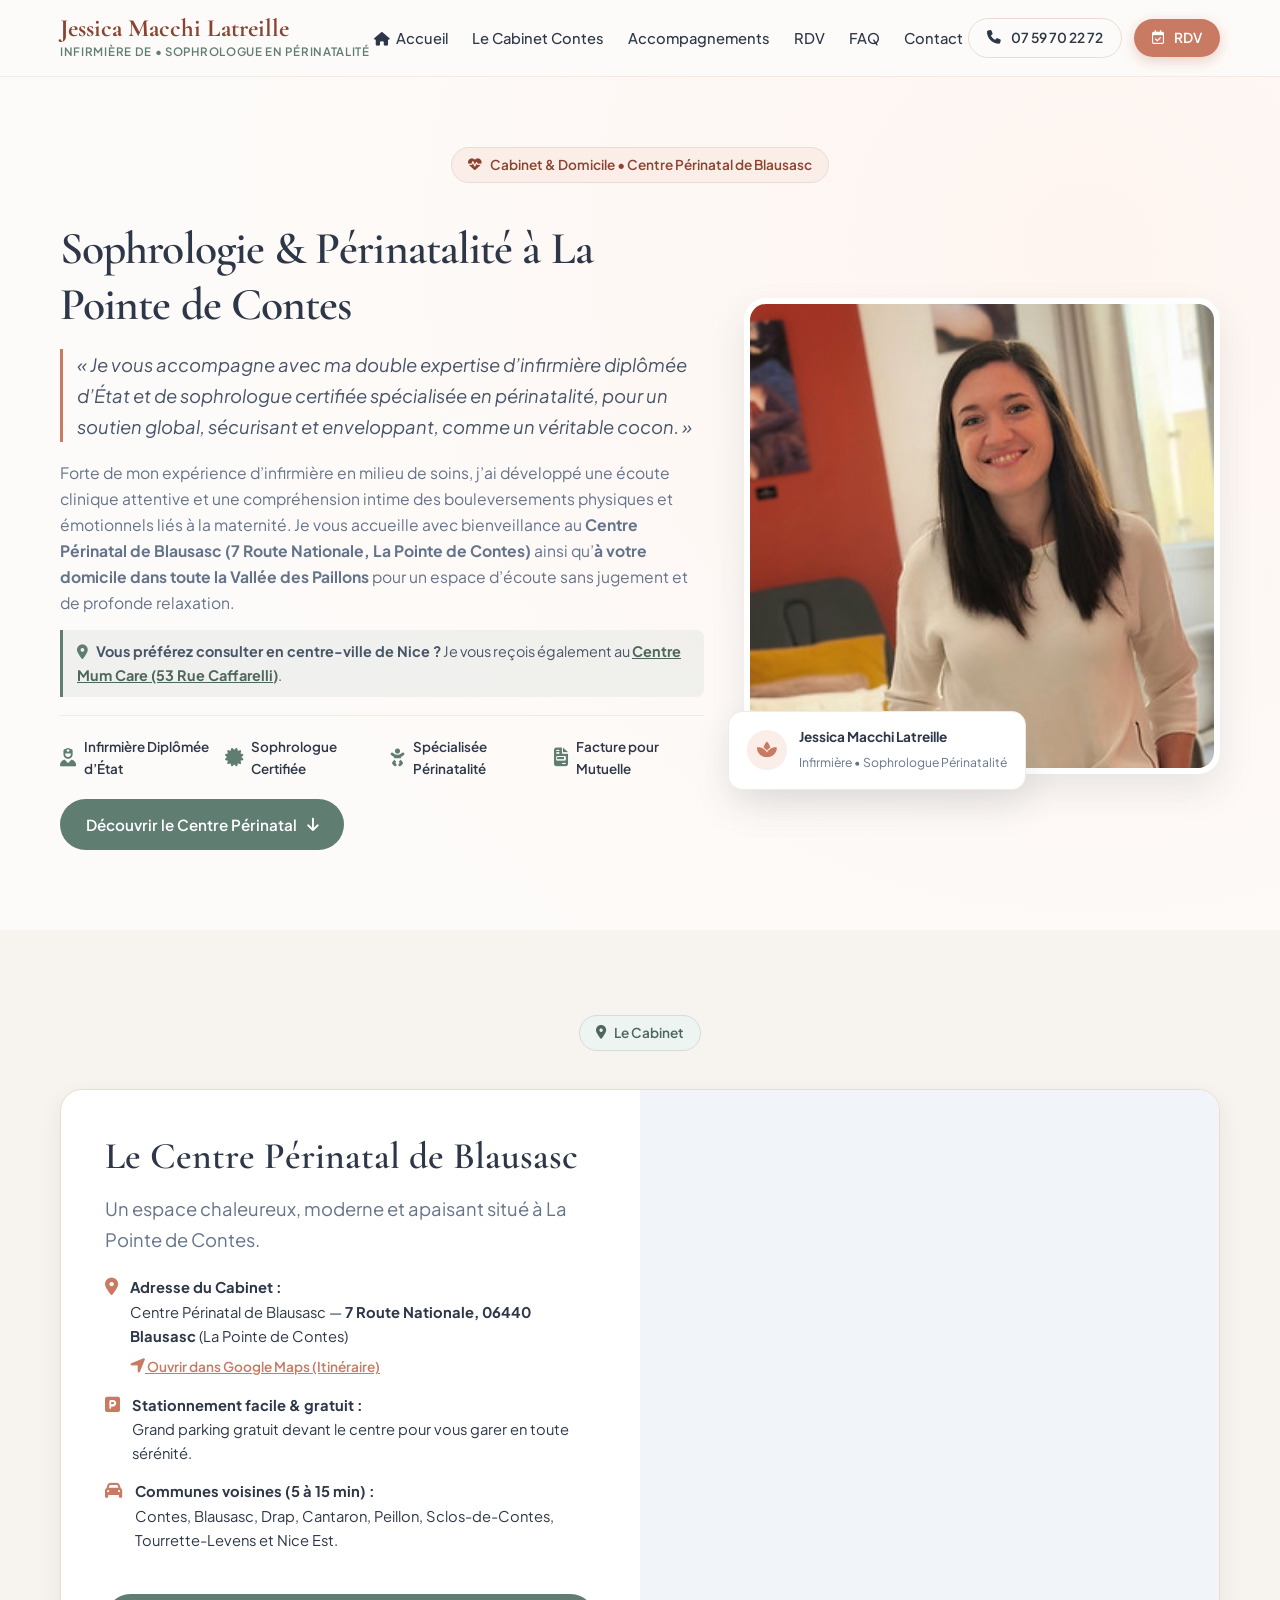
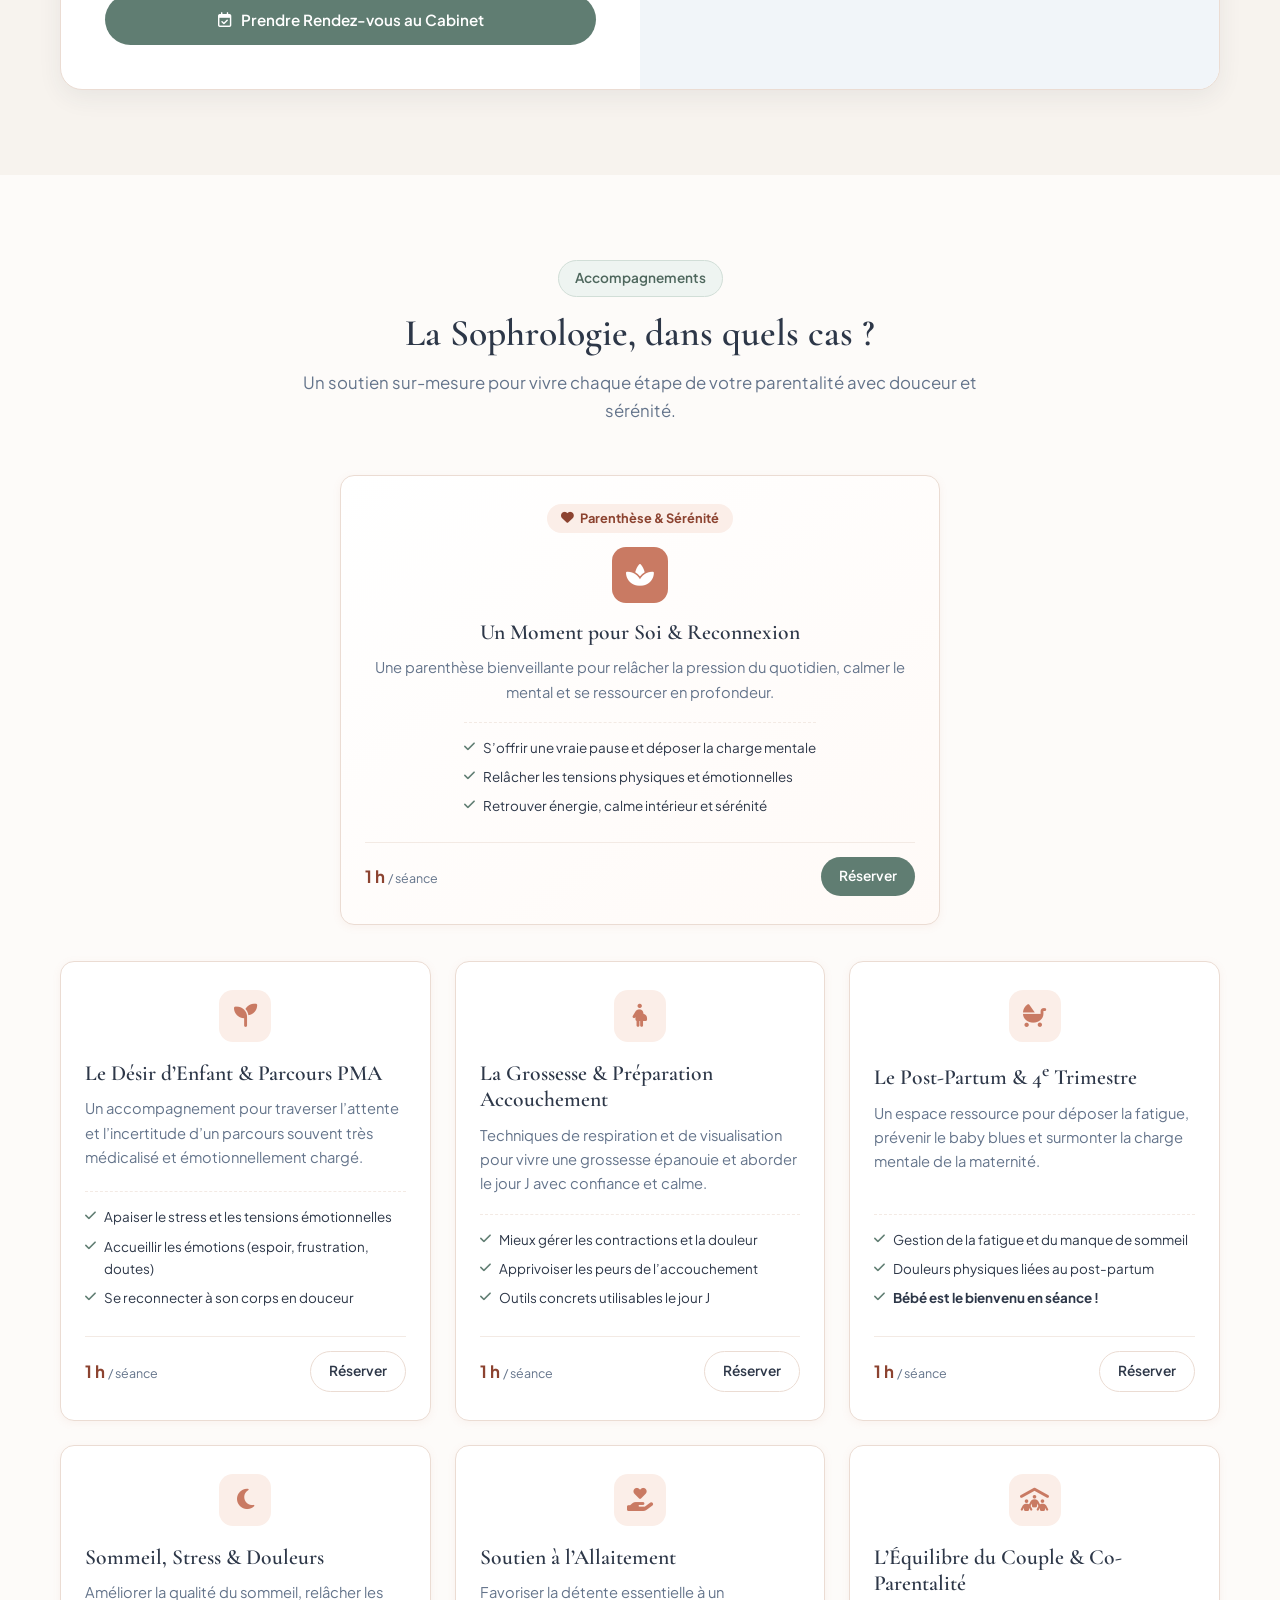
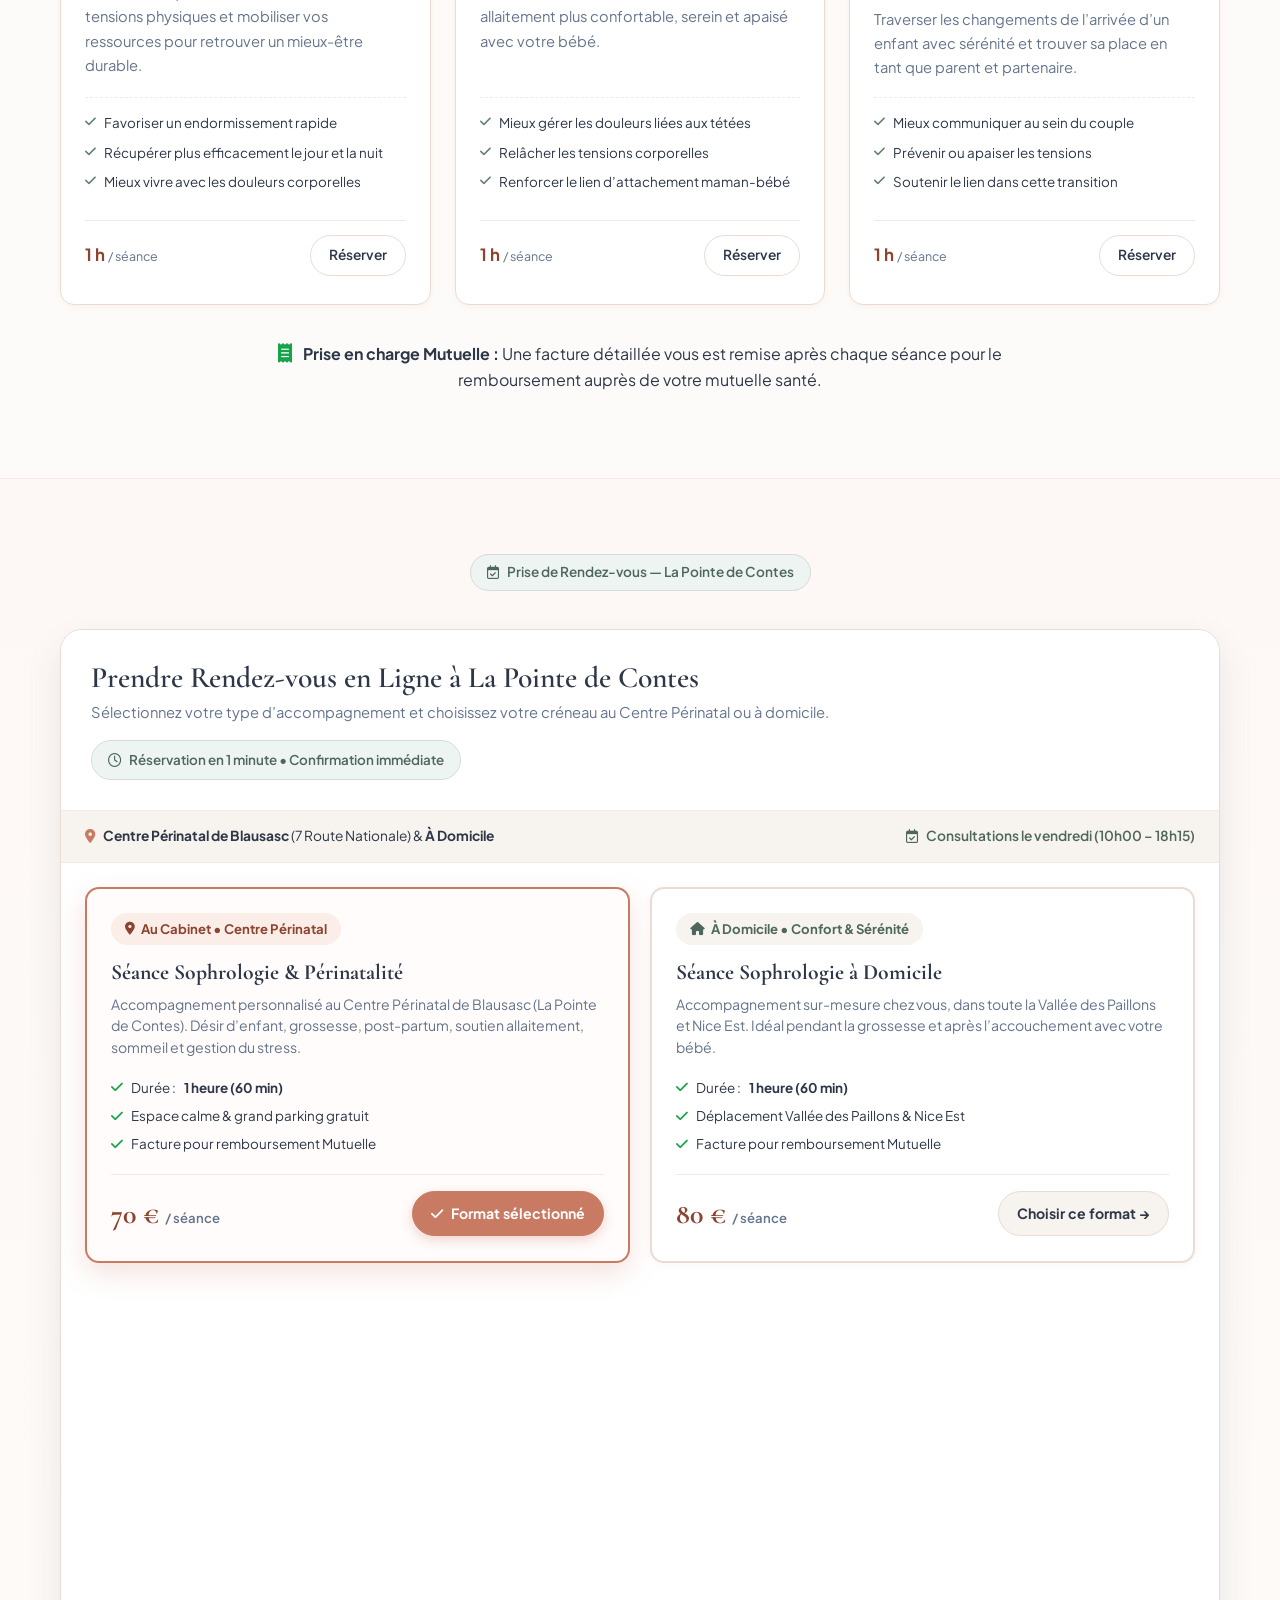
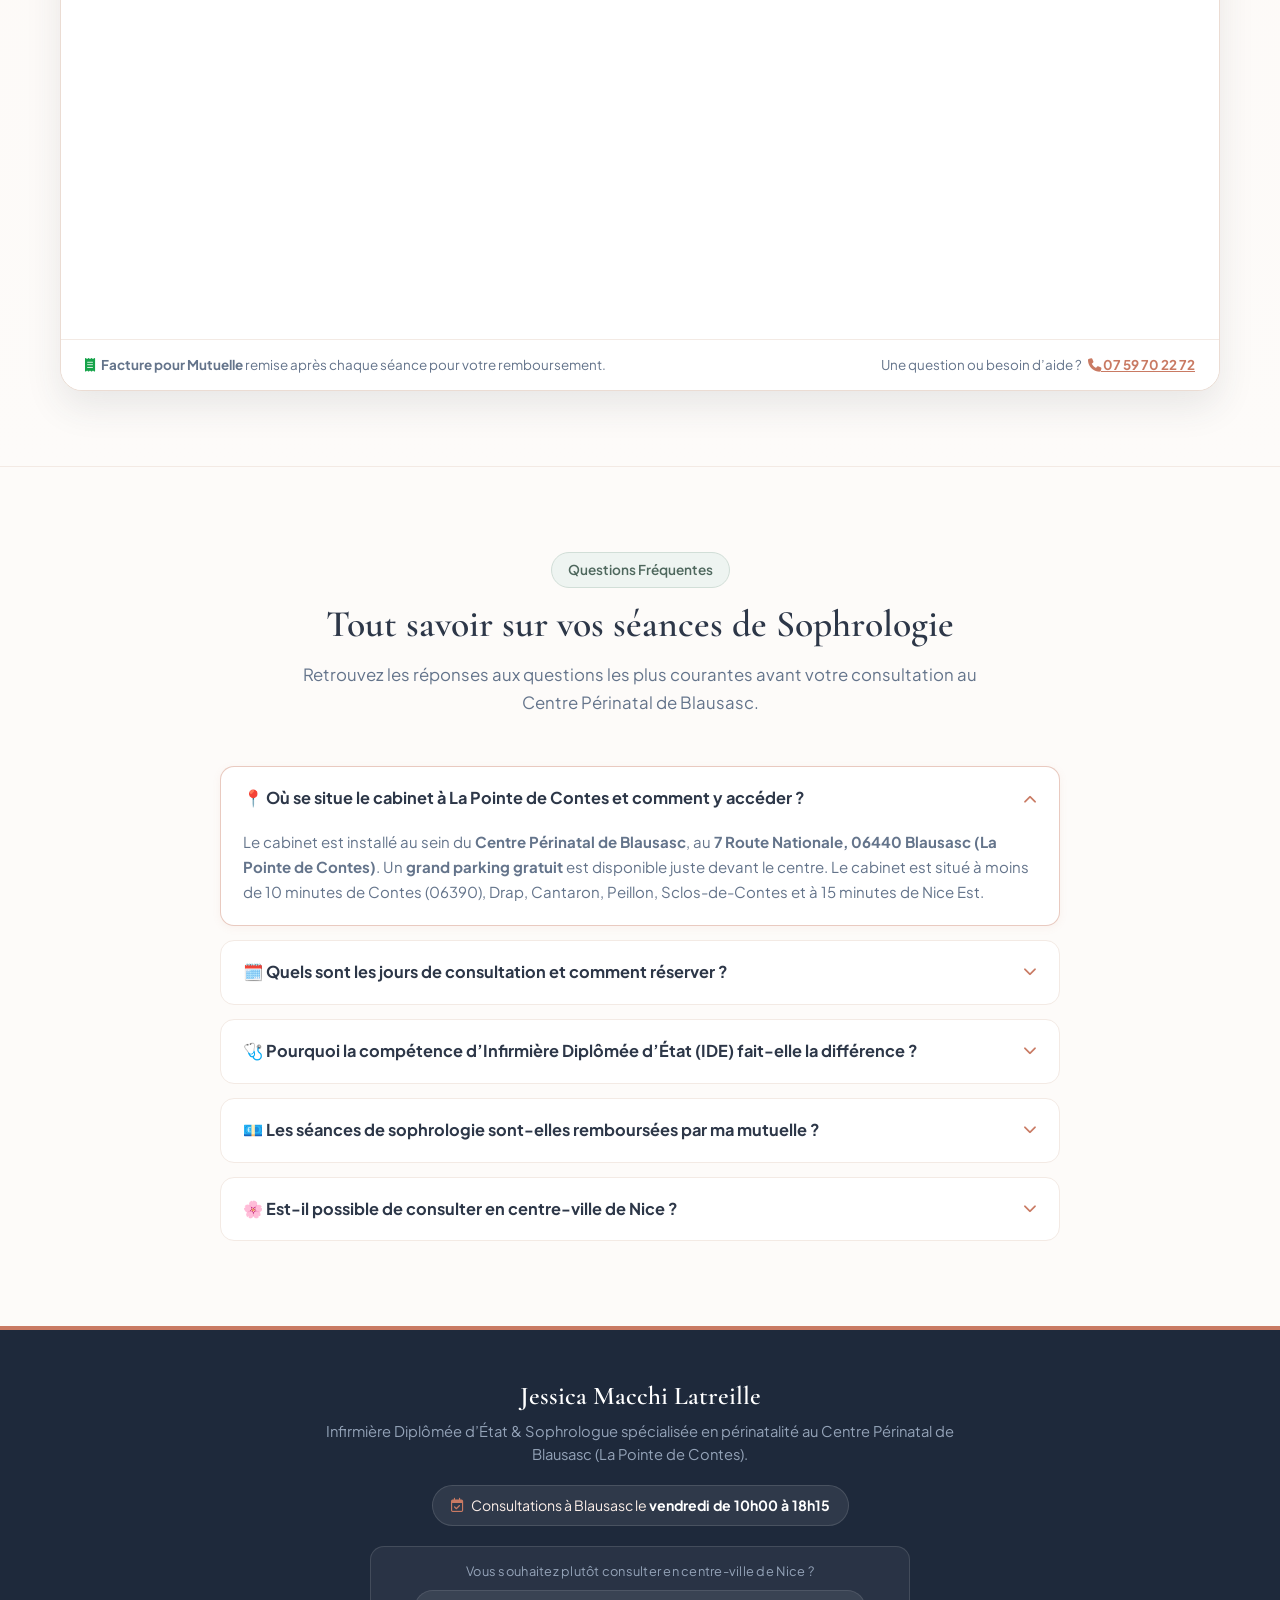
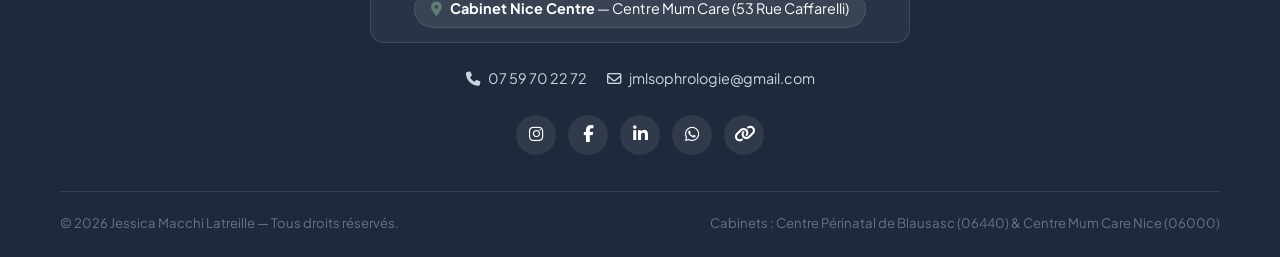
==== blausasc.html @ 02a735fc "Mise en place de l'architecture multi-cabinets (Hub d'accueil + pages Nice et La Pointe de Contes) e" ====
<!DOCTYPE html>
<html lang="fr">
<head>
  <meta charset="UTF-8">
  <meta name="viewport" content="width=device-width, initial-scale=1.0, maximum-scale=5.0">
  <title>Jessica Macchi Latreille | Sophrologue &amp; Infirmière DE — La Pointe de Contes / Blausasc (06440)</title>
  
  <!-- Favicon & Apple Touch Icon (Fleur de Lotus 🪷) -->
  <link rel="icon" type="image/svg+xml" href="https://www.jmlsophrologie.fr/favicon.svg">
  <link rel="alternate icon" href="favicon.svg">
  <link rel="apple-touch-icon" href="https://www.jmlsophrologie.fr/favicon.svg">

  <!-- SEO Meta Tags -->
  <meta name="description" content="Jessica Macchi Latreille, Infirmière Diplômée d’État &amp; Sophrologue au Centre Périnatal de Blausasc (La Pointe de Contes, Contes 06390, 06440). Accompagnement grossesse, post-partum, sommeil et stress. RDV le vendredi : 07 59 70 22 72.">
  <meta name="keywords" content="Sophrologue La Pointe de Contes, Sophrologue Contes 06390, Sophrologue Blausasc 06440, Sophrologie Vallée des Paillons, Infirmière Sophrologue Contes, Centre Périnatal Blausasc, Préparation accouchement Contes, Jessica Macchi Latreille, Sophrologie Drap Peillon Cantaron Sclos de Contes">
  <meta name="author" content="Jessica Macchi Latreille">
  <meta name="robots" content="index, follow, max-snippet:-1, max-image-preview:large, max-video-preview:-1">
  
  <!-- Geo-Targeting (SEO Local Alpes-Maritimes / Vallée des Paillons) -->
  <meta name="geo.region" content="FR-06">
  <meta name="geo.placename" content="Blausasc">
  <meta name="geo.position" content="43.8055;7.3621">
  <meta name="ICBM" content="43.8055, 7.3621">

  <!-- Canonical & Open Graph URL -->
  <link rel="canonical" href="https://www.jmlsophrologie.fr/blausasc.html">
  <meta property="og:url" content="https://www.jmlsophrologie.fr/blausasc.html">

  <!-- Open Graph / Facebook / WhatsApp Preview -->
  <meta property="og:locale" content="fr_FR">
  <meta property="og:type" content="website">
  <meta property="og:title" content="Jessica Macchi Latreille | Sophrologue &amp; Infirmière DE — La Pointe de Contes &amp; Blausasc">
  <meta property="og:description" content="Cabinet de Sophrologie &amp; Périnatalité au Centre Périnatal de Blausasc (La Pointe de Contes) et à domicile dans la Vallée des Paillons. Prise de rendez-vous en ligne.">
  <meta property="og:site_name" content="Jessica Macchi Latreille — Sophrologie &amp; Périnatalité">
  <meta property="og:image" content="https://www.jmlsophrologie.fr/images/jessica_macchi_latreille.jpg">

  <!-- Twitter Card -->
  <meta name="twitter:card" content="summary_large_image">
  <meta name="twitter:title" content="Jessica Macchi Latreille | Sophrologue &amp; Infirmière DE — La Pointe de Contes &amp; Blausasc">
  <meta name="twitter:description" content="Cabinet de Sophrologie au Centre Périnatal de Blausasc (7 Route Nationale, La Pointe de Contes).">
  <meta name="twitter:image" content="https://www.jmlsophrologie.fr/images/jessica_macchi_latreille.jpg">

  <!-- Structured Data : Schema.org JSON-LD (Local Business & FAQ Rich Snippets) -->
  <script type="application/ld+json">
  {
    "@context": "https://schema.org",
    "@graph": [
      {
        "@type": "HealthAndBeautyBusiness",
        "@id": "https://www.jmlsophrologie.fr/blausasc.html#business",
        "name": "Jessica Macchi Latreille — Sophrologue & Infirmière DE (Centre Périnatal de Blausasc)",
        "description": "Cabinet de Sophrologie et Périnatalité au Centre Périnatal de Blausasc (La Pointe de Contes) et à domicile dans la Vallée des Paillons et Nice Est.",
        "image": "https://www.jmlsophrologie.fr/images/jessica_macchi_latreille.jpg",
        "telephone": "+33759702272",
        "email": "jmlsophrologie@gmail.com",
        "priceRange": "70€ - 80€",
        "address": {
          "@type": "PostalAddress",
          "streetAddress": "Centre Périnatal de Blausasc, 7 Route Nationale",
          "addressLocality": "Blausasc",
          "postalCode": "06440",
          "addressRegion": "Provence-Alpes-Côte d'Azur",
          "addressCountry": "FR"
        },
        "geo": {
          "@type": "GeoCoordinates",
          "latitude": 43.8055,
          "longitude": 7.3621
        },
        "openingHoursSpecification": [
          {
            "@type": "OpeningHoursSpecification",
            "dayOfWeek": ["Friday"],
            "opens": "10:00",
            "closes": "18:15"
          }
        ],
        "areaServed": [
          {"@type": "AdministrativeArea", "name": "La Pointe de Contes"},
          {"@type": "AdministrativeArea", "name": "Contes (06390)"},
          {"@type": "AdministrativeArea", "name": "Blausasc (06440)"},
          {"@type": "AdministrativeArea", "name": "Vallée des Paillons"},
          {"@type": "AdministrativeArea", "name": "Drap"},
          {"@type": "AdministrativeArea", "name": "Cantaron"},
          {"@type": "AdministrativeArea", "name": "Peillon"},
          {"@type": "AdministrativeArea", "name": "Sclos-de-Contes"},
          {"@type": "AdministrativeArea", "name": "Tourrette-Levens"},
          {"@type": "AdministrativeArea", "name": "Nice Est"}
        ],
        "sameAs": [
          "https://www.instagram.com/jml.sophro",
          "https://www.facebook.com/jml.sophro",
          "https://fr.linkedin.com/in/jessica-latreille-36a35339a",
          "https://linktr.ee/jmlsophrologie",
          "https://cal.com/jml-sophrologie"
        ]
      },
      {
        "@type": "FAQPage",
        "mainEntity": [
          {
            "@type": "Question",
            "name": "Où se situe le cabinet de sophrologie à La Pointe de Contes et comment y accéder ?",
            "acceptedAnswer": {
              "@type": "Answer",
              "text": "Le cabinet est situé au Centre Périnatal de Blausasc, au 7 Route Nationale, 06440 Blausasc (La Pointe de Contes). Il dispose d’un grand parking gratuit directement devant le centre et est facilement accessible en 5 à 15 minutes depuis Contes, Drap, Cantaron, Peillon, Sclos-de-Contes, Tourrette-Levens et Nice Est."
            }
          },
          {
            "@type": "Question",
            "name": "Quels sont les jours et horaires des consultations à Blausasc ?",
            "acceptedAnswer": {
              "@type": "Answer",
              "text": "Les consultations au cabinet du Centre Périnatal de Blausasc ainsi qu’à domicile dans la Vallée des Paillons ont lieu le vendredi de 10h00 à 18h15, sur rendez-vous en ligne directement sur cette page ou au 07 59 70 22 72."
            }
          },
          {
            "@type": "Question",
            "name": "Pourquoi la double casquette d’Infirmière Diplômée d’État (IDE) fait-elle la différence ?",
            "acceptedAnswer": {
              "@type": "Answer",
              "text": "En tant qu’Infirmière Diplômée d’État et praticienne en périnatalité, Jessica Macchi Latreille allie rigueur clinique médicale, écoute sans jugement et déontologie soignante aux bienfaits de la sophrologie certifiée, pour un accompagnement rassurant et sécurisant."
            }
          },
          {
            "@type": "Question",
            "name": "Les séances de sophrologie sont-elles remboursées par ma mutuelle ?",
            "acceptedAnswer": {
              "@type": "Answer",
              "text": "Oui, de très nombreuses mutuelles et assurances santé prennent en charge tout ou partie des séances de sophrologie. Une facture nominative et détaillée vous est remise après chaque séance."
            }
          },
          {
            "@type": "Question",
            "name": "Est-il possible de prendre rendez-vous en centre-ville de Nice ?",
            "acceptedAnswer": {
              "@type": "Answer",
              "text": "Oui, en plus du Centre Périnatal de Blausasc, Jessica Macchi Latreille vous accueille les mardis et jeudis au Centre Mum Care à Nice (53 Rue Caffarelli) et à domicile sur Nice Métropole."
            }
          }
        ]
      }
    ]
  }
  </script>

  <!-- Google Fonts -->
  <link rel="preconnect" href="https://fonts.googleapis.com">
  <link rel="preconnect" href="https://fonts.gstatic.com" crossorigin>
  <link href="https://fonts.googleapis.com/css2?family=Cormorant+Garamond:ital,wght@0,400;0,600;0,700;1,400;1,600&family=Plus+Jakarta+Sans:wght@400;500;600;700;800&display=swap" rel="stylesheet">
  
  <!-- Font Awesome Icons -->
  <link rel="stylesheet" href="https://cdnjs.cloudflare.com/ajax/libs/font-awesome/6.5.1/css/all.min.css">
  
  <!-- Custom Styles -->
  <link rel="stylesheet" href="css/style.css">
</head>
<body>

  <!-- ==========================================================================
       HEADER & NAVIGATION
       ========================================================================== -->
  <header class="site-header">
    <div class="container nav-wrap">
      <a href="index.html" class="brand-logo">
        <span class="brand-name">Jessica Macchi Latreille</span>
        <span class="brand-sub">Infirmière DE • Sophrologue en Périnatalité</span>
      </a>

      <nav class="nav-links" id="nav-links-menu">
        <a href="index.html" class="nav-link"><i class="fa-solid fa-house" style="font-size: 0.85rem; margin-right: 4px;"></i> Accueil</a>
        <a href="#centre" class="nav-link">Le Cabinet Contes</a>
        <a href="#accompagnements" class="nav-link">Accompagnements</a>
        <a href="#rdv" class="nav-link">RDV</a>
        <a href="#faq" class="nav-link">FAQ</a>
        <a href="#contact" class="nav-link">Contact</a>
      </nav>

      <div class="nav-actions">
        <a href="tel:0759702272" class="btn btn-outline btn-sm btn-phone-header" title="Appeler le 07 59 70 22 72">
          <i class="fa-solid fa-phone"></i> <span class="nav-phone-text">07&nbsp;59&nbsp;70&nbsp;22&nbsp;72</span>
        </a>
        <a href="#rdv" class="btn btn-primary btn-sm">
          <i class="fa-regular fa-calendar-check"></i> RDV
        </a>
        <button class="mobile-toggle" id="mobile-toggle" aria-label="Ouvrir le menu">
          <i class="fa-solid fa-bars" id="toggle-icon"></i>
        </button>
      </div>
    </div>
  </header>

  <!-- ==========================================================================
       SECTION 1 : HERO & PRÉSENTATION BLAUSASC / CONTES
       ========================================================================== -->
  <section class="hero-section" id="presentation">
    <div class="container">
      <div style="text-align: center; margin-bottom: 24px;">
        <div class="pill">
          <i class="fa-solid fa-heart-pulse"></i> Cabinet &amp; Domicile • Centre Périnatal de Blausasc
        </div>
      </div>

      <div class="hero-grid">
        <div class="hero-content">
          <h1>Sophrologie &amp; Périnatalité à La Pointe de Contes</h1>
          
          <p class="lead" style="font-style: italic; color: #475569; border-left: 3px solid var(--primary); padding-left: 14px; margin-bottom: 18px;">
            «&nbsp;Je vous accompagne avec ma double expertise d’infirmière diplômée d’État et de sophrologue certifiée spécialisée en périnatalité, pour un soutien global, sécurisant et enveloppant, comme un véritable cocon.&nbsp;»
          </p>

          <p style="color: var(--text-muted); font-size: 0.98rem; line-height: 1.65; margin-bottom: 14px;">
            Forte de mon expérience d’infirmière en milieu de soins, j’ai développé une écoute clinique attentive et une compréhension intime des bouleversements physiques et émotionnels liés à la maternité. Je vous accueille avec bienveillance au <strong>Centre Périnatal de Blausasc (7&nbsp;Route Nationale, La Pointe de Contes)</strong> ainsi qu’<strong>à votre domicile dans toute la Vallée des Paillons</strong> pour un espace d’écoute sans jugement et de profonde relaxation.
          </p>

          <div style="background: rgba(96, 125, 114, 0.08); border-left: 3px solid var(--secondary); padding: 10px 14px; border-radius: 0 var(--radius-sm) var(--radius-sm) 0; margin-bottom: 18px; font-size: 0.9rem; color: #475569;">
            <i class="fa-solid fa-location-dot" style="color: var(--secondary); margin-right: 6px;"></i>
            <strong>Vous préférez consulter en centre-ville de Nice&nbsp;?</strong> Je vous reçois également au <a href="nice.html" style="color: var(--secondary-hover); font-weight: 700; text-decoration: underline;">Centre Mum Care (53&nbsp;Rue Caffarelli)</a>.
          </div>

          <div class="trust-badges">
            <div class="trust-item">
              <i class="fa-solid fa-user-nurse"></i>
              <span>Infirmière Diplômée d’État</span>
            </div>
            <div class="trust-item">
              <i class="fa-solid fa-certificate"></i>
              <span>Sophrologue Certifiée</span>
            </div>
            <div class="trust-item">
              <i class="fa-solid fa-baby"></i>
              <span>Spécialisée Périnatalité</span>
            </div>
            <div class="trust-item">
              <i class="fa-solid fa-file-invoice"></i>
              <span>Facture pour Mutuelle</span>
            </div>
          </div>

          <div class="hero-buttons">
            <a href="#centre" class="btn btn-secondary">
              Découvrir le Centre Périnatal <i class="fa-solid fa-arrow-down"></i>
            </a>
          </div>
        </div>

        <div class="hero-visual">
          <div class="hero-image-wrap">
            <img src="images/jessica_macchi_latreille.jpg" alt="Jessica Macchi Latreille - Infirmière et Sophrologue à La Pointe de Contes" loading="eager">
          </div>
          <div class="hero-floating-card">
            <div class="floating-icon">
              <i class="fa-solid fa-spa"></i>
            </div>
            <div class="floating-text">
              <strong>Jessica Macchi Latreille</strong>
              <span>Infirmière • Sophrologue Périnatalité</span>
            </div>
          </div>
        </div>
      </div>
    </div>
  </section>

  <!-- ==========================================================================
       SECTION 2 : LE LIEU — CENTRE PÉRINATAL DE BLAUSASC (#CENTRE)
       ========================================================================== -->
  <section class="section bg-subtle" id="centre">
    <div class="container">
      <div style="text-align: center; margin-bottom: 24px;">
        <div class="pill pill-sage">
          <i class="fa-solid fa-location-dot"></i> Le Cabinet
        </div>
      </div>

      <div class="location-card">
        <div class="location-info">
          <h2>Le Centre Périnatal de Blausasc</h2>
          <p class="lead">Un espace chaleureux, moderne et apaisant situé à La Pointe de Contes.</p>
          
          <div class="location-details">
            <div class="loc-item">
              <i class="fa-solid fa-location-dot"></i>
              <div>
                <strong>Adresse du Cabinet&nbsp;:</strong><br>
                Centre Périnatal de Blausasc — <strong>7&nbsp;Route Nationale, 06440 Blausasc</strong> (La Pointe de Contes)
                <div style="margin-top: 6px;">
                  <a href="https://maps.app.goo.gl/Yo4GbJFKTLPqquMC7" target="_blank" rel="noopener" style="font-size: 0.85rem; color: var(--primary); font-weight: 600; text-decoration: underline;">
                    <i class="fa-solid fa-location-arrow"></i> Ouvrir dans Google Maps (Itinéraire)
                  </a>
                </div>
              </div>
            </div>

            <div class="loc-item">
              <i class="fa-solid fa-square-parking"></i>
              <div>
                <strong>Stationnement facile &amp; gratuit&nbsp;:</strong><br>
                Grand parking gratuit devant le centre pour vous garer en toute sérénité.
              </div>
            </div>

            <div class="loc-item">
              <i class="fa-solid fa-car"></i>
              <div>
                <strong>Communes voisines (5 à 15&nbsp;min)&nbsp;:</strong><br>
                Contes, Blausasc, Drap, Cantaron, Peillon, Sclos-de-Contes, Tourrette-Levens et Nice Est.
              </div>
            </div>
          </div>

          <a href="#rdv" class="btn btn-secondary">
            <i class="fa-regular fa-calendar-check"></i> Prendre Rendez-vous au Cabinet
          </a>
        </div>

        <div class="location-map-wrap">
          <iframe 
            src="https://maps.google.com/maps?q=Centre+P%C3%A9rinatal+de+Blausasc,+7+Route+Nationale,+06440+Blausasc&amp;t=&amp;z=15&amp;ie=UTF8&amp;iwloc=&amp;output=embed" 
            allowfullscreen="" 
            loading="lazy" 
            referrerpolicy="no-referrer-when-downgrade"
            title="Plan d'accès au Centre Périnatal de Blausasc">
          </iframe>
        </div>
      </div>
    </div>
  </section>

  <!-- ==========================================================================
       SECTION 3 : ACCOMPAGNEMENTS (#ACCOMPAGNEMENTS)
       ========================================================================== -->
  <section class="section" id="accompagnements">
    <div class="container">
      <div class="section-header">
        <div class="pill pill-sage">Accompagnements</div>
        <h2>La Sophrologie, dans quels cas&nbsp;?</h2>
        <p class="section-sub">Un soutien sur-mesure pour vivre chaque étape de votre parentalité avec douceur et sérénité.</p>
      </div>

      <!-- 0. Tuile Vedette : Un Moment pour Soi (Centrée) -->
      <div class="service-featured-wrap">
        <div class="service-card service-card-featured">
          <div class="service-featured-badge">
            <i class="fa-solid fa-heart"></i> Parenthèse &amp; Sérénité
          </div>
          <div class="service-icon">
            <i class="fa-solid fa-spa"></i>
          </div>
          <h3>Un Moment pour Soi &amp; Reconnexion</h3>
          <p>Une parenthèse bienveillante pour relâcher la pression du quotidien, calmer le mental et se ressourcer en profondeur.</p>
          <ul class="service-benefits">
            <li><i class="fa-solid fa-check"></i> S’offrir une vraie pause et déposer la charge mentale</li>
            <li><i class="fa-solid fa-check"></i> Relâcher les tensions physiques et émotionnelles</li>
            <li><i class="fa-solid fa-check"></i> Retrouver énergie, calme intérieur et sérénité</li>
          </ul>
          <div class="service-footer">
            <span class="service-price">1&nbsp;h <span>/ séance</span></span>
            <a href="#rdv" class="btn btn-secondary btn-sm">Réserver</a>
          </div>
        </div>
      </div>

      <!-- Grille des 6 accompagnements thématiques -->
      <div class="services-grid">
        
        <!-- 1. Désir d'enfant -->
        <div class="service-card">
          <div class="service-icon">
            <i class="fa-solid fa-seedling"></i>
          </div>
          <h3>Le Désir d’Enfant &amp; Parcours PMA</h3>
          <p>Un accompagnement pour traverser l’attente et l’incertitude d’un parcours souvent très médicalisé et émotionnellement chargé.</p>
          <ul class="service-benefits">
            <li><i class="fa-solid fa-check"></i> Apaiser le stress et les tensions émotionnelles</li>
            <li><i class="fa-solid fa-check"></i> Accueillir les émotions (espoir, frustration, doutes)</li>
            <li><i class="fa-solid fa-check"></i> Se reconnecter à son corps en douceur</li>
          </ul>
          <div class="service-footer">
            <span class="service-price">1&nbsp;h <span>/ séance</span></span>
            <a href="#rdv" class="btn btn-outline btn-sm">Réserver</a>
          </div>
        </div>

        <!-- 2. Grossesse -->
        <div class="service-card">
          <div class="service-icon">
            <i class="fa-solid fa-person-pregnant"></i>
          </div>
          <h3>La Grossesse &amp; Préparation Accouchement</h3>
          <p>Techniques de respiration et de visualisation pour vivre une grossesse épanouie et aborder le jour J avec confiance et calme.</p>
          <ul class="service-benefits">
            <li><i class="fa-solid fa-check"></i> Mieux gérer les contractions et la douleur</li>
            <li><i class="fa-solid fa-check"></i> Apprivoiser les peurs de l’accouchement</li>
            <li><i class="fa-solid fa-check"></i> Outils concrets utilisables le jour J</li>
          </ul>
          <div class="service-footer">
            <span class="service-price">1&nbsp;h <span>/ séance</span></span>
            <a href="#rdv" class="btn btn-outline btn-sm">Réserver</a>
          </div>
        </div>

        <!-- 3. Post-Partum -->
        <div class="service-card">
          <div class="service-icon">
            <i class="fa-solid fa-baby-carriage"></i>
          </div>
          <h3>Le Post-Partum &amp; 4<sup>e</sup> Trimestre</h3>
          <p>Un espace ressource pour déposer la fatigue, prévenir le baby blues et surmonter la charge mentale de la maternité.</p>
          <ul class="service-benefits">
            <li><i class="fa-solid fa-check"></i> Gestion de la fatigue et du manque de sommeil</li>
            <li><i class="fa-solid fa-check"></i> Douleurs physiques liées au post-partum</li>
            <li><i class="fa-solid fa-check"></i> <strong>Bébé est le bienvenu en séance&nbsp;!</strong></li>
          </ul>
          <div class="service-footer">
            <span class="service-price">1&nbsp;h <span>/ séance</span></span>
            <a href="#rdv" class="btn btn-outline btn-sm">Réserver</a>
          </div>
        </div>

        <!-- 4. Sommeil & Douleurs -->
        <div class="service-card">
          <div class="service-icon">
            <i class="fa-solid fa-moon"></i>
          </div>
          <h3>Sommeil, Stress &amp; Douleurs</h3>
          <p>Améliorer la qualité du sommeil, relâcher les tensions physiques et mobiliser vos ressources pour retrouver un mieux-être durable.</p>
          <ul class="service-benefits">
            <li><i class="fa-solid fa-check"></i> Favoriser un endormissement rapide</li>
            <li><i class="fa-solid fa-check"></i> Récupérer plus efficacement le jour et la nuit</li>
            <li><i class="fa-solid fa-check"></i> Mieux vivre avec les douleurs corporelles</li>
          </ul>
          <div class="service-footer">
            <span class="service-price">1&nbsp;h <span>/ séance</span></span>
            <a href="#rdv" class="btn btn-outline btn-sm">Réserver</a>
          </div>
        </div>

        <!-- 5. Allaitement -->
        <div class="service-card">
          <div class="service-icon">
            <i class="fa-solid fa-hand-holding-heart"></i>
          </div>
          <h3>Soutien à l’Allaitement</h3>
          <p>Favoriser la détente essentielle à un allaitement plus confortable, serein et apaisé avec votre bébé.</p>
          <ul class="service-benefits">
            <li><i class="fa-solid fa-check"></i> Mieux gérer les douleurs liées aux tétées</li>
            <li><i class="fa-solid fa-check"></i> Relâcher les tensions corporelles</li>
            <li><i class="fa-solid fa-check"></i> Renforcer le lien d’attachement maman-bébé</li>
          </ul>
          <div class="service-footer">
            <span class="service-price">1&nbsp;h <span>/ séance</span></span>
            <a href="#rdv" class="btn btn-outline btn-sm">Réserver</a>
          </div>
        </div>

        <!-- 6. Équilibre du Couple -->
        <div class="service-card">
          <div class="service-icon">
            <i class="fa-solid fa-people-roof"></i>
          </div>
          <h3>L’Équilibre du Couple &amp; Co-Parentalité</h3>
          <p>Traverser les changements de l’arrivée d’un enfant avec sérénité et trouver sa place en tant que parent et partenaire.</p>
          <ul class="service-benefits">
            <li><i class="fa-solid fa-check"></i> Mieux communiquer au sein du couple</li>
            <li><i class="fa-solid fa-check"></i> Prévenir ou apaiser les tensions</li>
            <li><i class="fa-solid fa-check"></i> Soutenir le lien dans cette transition</li>
          </ul>
          <div class="service-footer">
            <span class="service-price">1&nbsp;h <span>/ séance</span></span>
            <a href="#rdv" class="btn btn-outline btn-sm">Réserver</a>
          </div>
        </div>

      </div>

      <div class="highlight-box success" style="max-width: 800px; margin: 36px auto 0; text-align: center;">
        <i class="fa-solid fa-receipt" style="color: #16a34a; font-size: 1.2rem; margin-right: 8px;"></i>
        <strong>Prise en charge Mutuelle&nbsp;:</strong> Une facture détaillée vous est remise après chaque séance pour le remboursement auprès de votre mutuelle santé.
      </div>
    </div>
  </section>

  <!-- ==========================================================================
       SECTION 3 : PRISE DE RENDEZ-VOUS EN LIGNE BLAUSASC (#RDV)
       ========================================================================== -->
  <section class="booking-section" id="rdv">
    <div class="container">
      <div style="text-align: center; margin-bottom: 24px;">
        <div class="pill pill-sage">
          <i class="fa-regular fa-calendar-check"></i> Prise de Rendez-vous — La Pointe de Contes
        </div>
      </div>

      <div class="booking-wrapper">
        
        <div class="booking-header">
          <div class="booking-title-group">
            <h2>Prendre Rendez-vous en Ligne à La Pointe de Contes</h2>
            <p>Sélectionnez votre type d’accompagnement et choisissez votre créneau au Centre Périnatal ou à domicile.</p>
          </div>
          <div class="booking-info-pill">
            <i class="fa-regular fa-clock"></i> Réservation en 1&nbsp;minute • Confirmation immédiate
          </div>
        </div>

        <!-- Bandeau d'information & lieu -->
        <div style="background: var(--bg-subtle); padding: 14px 24px; border-bottom: 1px solid var(--border-light); display: flex; flex-wrap: wrap; justify-content: space-between; align-items: center; gap: 10px; font-size: 0.86rem;">
          <div style="display: flex; align-items: center; gap: 8px; color: var(--text-main);">
            <i class="fa-solid fa-location-dot" style="color: var(--primary);"></i>
            <span><strong>Centre Périnatal de Blausasc</strong> (7&nbsp;Route Nationale) &amp; <strong>À Domicile</strong></span>
          </div>
          <div style="display: flex; align-items: center; gap: 8px; color: var(--secondary-hover); font-weight: 600;">
            <i class="fa-regular fa-calendar-check"></i>
            <span>Consultations le vendredi (10h00 – 18h15)</span>
          </div>
        </div>

        <!-- Sélecteur de type de séance (Haute Visibilité & Contraste) -->
        <div style="padding: 24px 24px 8px;">
          <div class="consult-selector">
            
            <!-- Option 1 : Cabinet (70€) -->
            <div class="consult-card active" id="card-cabinet" data-cal-link="jml-sophrologie/seance-sophrologie-cabinet-blausasc-1h">
              <div>
                <div class="consult-card-badge">
                  <i class="fa-solid fa-location-dot"></i> Au Cabinet • Centre Périnatal
                </div>
                <h3 class="consult-card-title">Séance Sophrologie &amp; Périnatalité</h3>
                <p class="consult-card-desc">
                  Accompagnement personnalisé au Centre Périnatal de Blausasc (La Pointe de Contes). Désir d’enfant, grossesse, post-partum, soutien allaitement, sommeil et gestion du stress.
                </p>
                <ul class="consult-card-benefits">
                  <li><i class="fa-solid fa-check"></i> Durée&nbsp;: <strong>1&nbsp;heure (60&nbsp;min)</strong></li>
                  <li><i class="fa-solid fa-check"></i> Espace calme &amp; grand parking gratuit</li>
                  <li><i class="fa-solid fa-check"></i> Facture pour remboursement Mutuelle</li>
                </ul>
              </div>
              <div class="consult-card-footer">
                <div class="consult-price-wrap">
                  <span class="consult-price-val">70&nbsp;€</span>
                  <span class="consult-price-unit">/ séance</span>
                </div>
                <span class="consult-btn">
                  <i class="fa-solid fa-check"></i> Format sélectionné
                </span>
              </div>
            </div>

            <!-- Option 2 : Domicile (80€) -->
            <div class="consult-card" id="card-domicile" data-cal-link="jml-sophrologie/seance-sophrologie-vallee-des-paillons-nice-est-1h">
              <div>
                <div class="consult-card-badge">
                  <i class="fa-solid fa-house"></i> À Domicile • Confort &amp; Sérénité
                </div>
                <h3 class="consult-card-title">Séance Sophrologie à Domicile</h3>
                <p class="consult-card-desc">
                  Accompagnement sur-mesure chez vous, dans toute la Vallée des Paillons et Nice Est. Idéal pendant la grossesse et après l’accouchement avec votre bébé.
                </p>
                <ul class="consult-card-benefits">
                  <li><i class="fa-solid fa-check"></i> Durée&nbsp;: <strong>1&nbsp;heure (60&nbsp;min)</strong></li>
                  <li><i class="fa-solid fa-check"></i> Déplacement Vallée des Paillons &amp; Nice Est</li>
                  <li><i class="fa-solid fa-check"></i> Facture pour remboursement Mutuelle</li>
                </ul>
              </div>
              <div class="consult-card-footer">
                <div class="consult-price-wrap">
                  <span class="consult-price-val">80&nbsp;€</span>
                  <span class="consult-price-unit">/ séance</span>
                </div>
                <span class="consult-btn">
                  Choisir ce format →
                </span>
              </div>
            </div>

          </div>
        </div>

        <!-- Cal.com Inline Embed (Affichage Épuré, Calendrier Direct 24h) -->
        <div style="padding: 12px; min-height: 620px; width: 100%; background: #ffffff;">
          <iframe 
            id="cal-booking-iframe"
            src="https://cal.com/jml-sophrologie/seance-sophrologie-cabinet-blausasc-1h?embed=true&amp;theme=light&amp;layout=month_view&amp;hideEventTypeDetails=true" 
            style="width: 100%; min-height: 620px; border: none; display: block; border-radius: var(--radius-sm);" 
            title="Calendrier de réservation — Jessica Macchi Latreille"
            allow="camera; microphone; autoplay; fullscreen"
            loading="lazy">
          </iframe>

          <script>
            // Gestion interactive du changement de format sans aucun popup
            document.querySelectorAll('.consult-card').forEach(card => {
              card.addEventListener('click', function() {
                // 1. Mettre à jour l'apparence des boutons / cartes
                document.querySelectorAll('.consult-card').forEach(c => {
                  c.classList.remove('active');
                  const btn = c.querySelector('.consult-btn');
                  if (btn) btn.innerHTML = 'Choisir ce format →';
                });
                this.classList.add('active');
                const activeBtn = this.querySelector('.consult-btn');
                if (activeBtn) activeBtn.innerHTML = '<i class="fa-solid fa-check"></i> Format sélectionné';
                
                // 2. Mettre à jour directement le calendrier affiché en mode épuré
                const slug = this.getAttribute('data-cal-link');
                const iframe = document.getElementById('cal-booking-iframe');
                if (iframe && slug) {
                  iframe.src = 'https://cal.com/' + slug + '?embed=true&theme=light&layout=month_view&hideEventTypeDetails=true';
                }
              });
            });
          </script>
        </div>

        <!-- Reassurance Footer -->
        <div style="padding: 14px 24px; background: #ffffff; border-top: 1px solid var(--border-light); display: flex; justify-content: space-between; align-items: center; flex-wrap: wrap; gap: 12px; font-size: 0.84rem; color: var(--text-muted);">
          <div>
            <i class="fa-solid fa-receipt" style="color: #16a34a; margin-right: 4px;"></i>
            <strong>Facture pour Mutuelle</strong> remise après chaque séance pour votre remboursement.
          </div>
          <div>
            Une question ou besoin d’aide&nbsp;?
            <a href="tel:0759702272" style="color: var(--primary); font-weight: 700; text-decoration: underline; margin-left: 4px;">
              <i class="fa-solid fa-phone"></i> 07&nbsp;59&nbsp;70&nbsp;22&nbsp;72
            </a>
          </div>
        </div>

      </div>
    </div>
  </section>

  <!-- ==========================================================================
       SECTION 4 : QUESTIONS FRÉQUENTES & INFORMATIONS PRATIQUES (#FAQ)
       ========================================================================== -->
  <section class="section" id="faq">
    <div class="container">
      <div class="section-header">
        <div class="pill pill-sage">Questions Fréquentes</div>
        <h2>Tout savoir sur vos séances de Sophrologie</h2>
        <p class="section-sub">Retrouvez les réponses aux questions les plus courantes avant votre consultation au Centre Périnatal de Blausasc.</p>
      </div>

      <div class="faq-accordion">
        <details class="faq-item" open>
          <summary class="faq-question">
            <span>📍 Où se situe le cabinet à La Pointe de Contes et comment y accéder&nbsp;?</span>
            <i class="fa-solid fa-chevron-down faq-icon"></i>
          </summary>
          <div class="faq-answer">
            <p>
              Le cabinet est installé au sein du <strong>Centre Périnatal de Blausasc</strong>, au <strong>7&nbsp;Route Nationale, 06440 Blausasc (La Pointe de Contes)</strong>. Un <strong>grand parking gratuit</strong> est disponible juste devant le centre. Le cabinet est situé à moins de 10&nbsp;minutes de Contes (06390), Drap, Cantaron, Peillon, Sclos-de-Contes et à 15&nbsp;minutes de Nice Est.
            </p>
          </div>
        </details>

        <details class="faq-item">
          <summary class="faq-question">
            <span>🗓️ Quels sont les jours de consultation et comment réserver&nbsp;?</span>
            <i class="fa-solid fa-chevron-down faq-icon"></i>
          </summary>
          <div class="faq-answer">
            <p>
              Les consultations au Centre Périnatal de Blausasc se déroulent le <strong>vendredi de 10h00 à 18h15</strong> (ainsi qu’à domicile dans la Vallée des Paillons). Vous pouvez réserver directement votre créneau sur cette page ou par téléphone au <a href="tel:0759702272" style="color: var(--primary); font-weight: 700;">07&nbsp;59&nbsp;70&nbsp;22&nbsp;72</a>.
            </p>
          </div>
        </details>

        <details class="faq-item">
          <summary class="faq-question">
            <span>🩺 Pourquoi la compétence d’Infirmière Diplômée d’État (IDE) fait-elle la différence&nbsp;?</span>
            <i class="fa-solid fa-chevron-down faq-icon"></i>
          </summary>
          <div class="faq-answer">
            <p>
              Mon parcours d’<strong>Infirmière Diplômée d’État (IDE)</strong> m’apporte une compréhension clinique approfondie de la physiologie, du parcours de soins, de la grossesse et de la gestion de la douleur. Vous bénéficiez ainsi d’une prise en charge rigoureuse, sécurisante et parfaitement complémentaire au suivi de votre sage-femme, gynécologue ou médecin traitant.
            </p>
          </div>
        </details>

        <details class="faq-item">
          <summary class="faq-question">
            <span>💶 Les séances de sophrologie sont-elles remboursées par ma mutuelle&nbsp;?</span>
            <i class="fa-solid fa-chevron-down faq-icon"></i>
          </summary>
          <div class="faq-answer">
            <p>
              <strong>Oui&nbsp;!</strong> La sécurité sociale ne rembourse pas la sophrologie, mais la grande majorité des <strong>mutuelles complémentaires santé</strong> proposent un forfait annuel de prise en charge (forfait médecines douces / bien-être / périnatalité). Une <strong>facture nominative acquittée</strong> vous est remise après chaque séance.
            </p>
          </div>
        </details>

        <details class="faq-item">
          <summary class="faq-question">
            <span>🌸 Est-il possible de consulter en centre-ville de Nice&nbsp;?</span>
            <i class="fa-solid fa-chevron-down faq-icon"></i>
          </summary>
          <div class="faq-answer">
            <p>
              <strong>Oui, bien sûr&nbsp;!</strong> En plus de mes consultations à La Pointe de Contes, je vous accueille les mardis et jeudis au <strong><a href="nice.html" style="color: var(--secondary); font-weight: 600; text-decoration: underline;">Centre Mum Care à Nice (53&nbsp;Rue Caffarelli)</a></strong>, ainsi qu’à votre domicile sur l'ensemble de Nice Métropole.
            </p>
          </div>
        </details>
      </div>
    </div>
  </section>

  <!-- ==========================================================================
       FOOTER & CONTACT (ÉPURÉ)
       ========================================================================== -->
  <footer class="site-footer" id="contact">
    <div class="container">
      <div class="footer-simple-wrap">
        <div class="footer-brand">
          <h4>Jessica Macchi Latreille</h4>
          <p class="footer-subtitle">
            Infirmière Diplômée d’État &amp; Sophrologue spécialisée en périnatalité au Centre Périnatal de Blausasc (La Pointe de Contes).
          </p>
          
          <div class="footer-consultation-pill">
            <i class="fa-regular fa-calendar-check"></i>
            <span>Consultations à Blausasc le <strong>vendredi de 10h00 à 18h15</strong></span>
          </div>

          <div class="footer-cabinet-switch-box">
            <span class="switch-box-label">Vous souhaitez plutôt consulter en centre-ville de Nice&nbsp;?</span>
            <a href="nice.html" class="switch-box-link">
              <i class="fa-solid fa-location-dot" style="color: var(--secondary);"></i>
              <span><strong>Cabinet Nice Centre</strong> — Centre Mum Care (53 Rue Caffarelli)</span>
            </a>
          </div>

          <div class="footer-contact-items">
            <a href="tel:0759702272" class="footer-contact-link">
              <i class="fa-solid fa-phone"></i> 07&nbsp;59&nbsp;70&nbsp;22&nbsp;72
            </a>
            <a href="mailto:jmlsophrologie@gmail.com" class="footer-contact-link">
              <i class="fa-regular fa-envelope"></i> jmlsophrologie@gmail.com
            </a>
          </div>

          <div class="footer-socials">
            <a href="https://www.instagram.com/jml.sophro" target="_blank" rel="noopener" class="social-btn" title="Instagram @jml.sophro"><i class="fa-brands fa-instagram"></i></a>
            <a href="https://www.facebook.com/jml.sophro" target="_blank" rel="noopener" class="social-btn" title="Facebook @jml.sophro"><i class="fa-brands fa-facebook-f"></i></a>
            <a href="https://fr.linkedin.com/in/jessica-latreille-36a35339a" target="_blank" rel="noopener" class="social-btn" title="LinkedIn Jessica Latreille"><i class="fa-brands fa-linkedin-in"></i></a>
            <a href="https://wa.me/33759702272" target="_blank" rel="noopener" class="social-btn" title="WhatsApp (07 59 70 22 72)"><i class="fa-brands fa-whatsapp"></i></a>
            <a href="https://linktr.ee/jmlsophrologie" target="_blank" rel="noopener" class="social-btn" title="Linktree JML Sophrologie"><i class="fa-solid fa-link"></i></a>
          </div>
        </div>
      </div>

      <div class="footer-bottom">
        <span>&copy; 2026 Jessica Macchi Latreille — Tous droits réservés.</span>
        <span>Cabinets&nbsp;: Centre Périnatal de Blausasc (06440) &amp; Centre Mum Care Nice (06000)</span>
      </div>
    </div>
  </footer>

  <!-- Scripts -->
  <script src="js/app.js"></script>
</body>
</html>
---- css/style.css ----
/* ==========================================================================
   DESIGN SYSTEM & RESPONSIVE STYLES - JESSICA MACCHI LATREILLE
   Optimisé pour mobile, tablette et desktop (Mobile-First Polish)
   ========================================================================== */
:root {
  --primary: #c97a63;          /* Terracotta poudré chaleureux */
  --primary-hover: #b36650;
  --primary-light: #fbeee8;
  --primary-dark: #8c4330;
  
  --secondary: #607d72;        /* Vert sauge apaisant */
  --secondary-light: #eef4f1;
  --secondary-hover: #4e675d;
  
  --accent: #d4a373;           /* Beige doré doux */
  --accent-light: #fefae0;
  
  --bg-main: #fdfbf9;          /* Blanc cassé lin naturel */
  --bg-card: #ffffff;
  --bg-subtle: #f7f3ee;
  
  --text-main: #2d3748;        /* Gris ardoise profond */
  --text-muted: #64748b;
  --text-light: #94a3b8;
  
  --border-color: #ebdcd3;
  --border-light: #f3eae4;
  
  --shadow-sm: 0 2px 8px rgba(201, 122, 99, 0.08);
  --shadow-md: 0 8px 24px rgba(45, 55, 72, 0.07);
  --shadow-lg: 0 16px 36px rgba(45, 55, 72, 0.1);
  --shadow-hover: 0 12px 28px rgba(201, 122, 99, 0.18);
  
  --radius-sm: 8px;
  --radius-md: 14px;
  --radius-lg: 22px;
  --radius-full: 9999px;
  
  --font-heading: 'Cormorant Garamond', Georgia, serif;
  --font-body: 'Plus Jakarta Sans', -apple-system, BlinkMacSystemFont, 'Segoe UI', Roboto, sans-serif;
  
  --transition: all 0.25s cubic-bezier(0.4, 0, 0.2, 1);
}

/* Base & Reset */
*, *::before, *::after {
  box-sizing: border-box;
  margin: 0;
  padding: 0;
  -webkit-tap-highlight-color: transparent;
}

html {
  scroll-behavior: smooth;
  font-size: 16px;
}

body {
  font-family: var(--font-body);
  background-color: var(--bg-main);
  color: var(--text-main);
  line-height: 1.65;
  -webkit-font-smoothing: antialiased;
  overflow-x: hidden;
  width: 100%;
}

img {
  max-width: 100%;
  height: auto;
  display: block;
}

a {
  color: inherit;
  text-decoration: none;
  transition: var(--transition);
}

ul {
  list-style: none;
}

.container {
  width: 100%;
  max-width: 1200px;
  margin: 0 auto;
  padding: 0 20px;
}

/* Typography Responsive Clamped */
h1, h2, h3, h4 {
  font-family: var(--font-heading);
  color: var(--text-main);
  font-weight: 600;
  line-height: 1.22;
}

h1 {
  font-size: clamp(2rem, 5vw, 2.85rem);
  letter-spacing: -0.02em;
}

h2 {
  font-size: clamp(1.75rem, 4vw, 2.35rem);
  margin-bottom: 0.8rem;
}

h3 {
  font-size: clamp(1.3rem, 3vw, 1.55rem);
}

.lead {
  font-size: clamp(1rem, 2.5vw, 1.15rem);
  color: var(--text-muted);
  line-height: 1.7;
}

/* Badges & Pills */
.pill {
  display: inline-flex;
  align-items: center;
  gap: 8px;
  background-color: var(--primary-light);
  color: var(--primary-dark);
  padding: 6px 16px;
  border-radius: var(--radius-full);
  font-size: 0.85rem;
  font-weight: 600;
  margin-bottom: 14px;
  border: 1px solid var(--border-color);
}

.pill-sage {
  background-color: var(--secondary-light);
  color: var(--secondary-hover);
  border-color: #d1ded7;
}

/* Buttons */
.btn {
  display: inline-flex;
  align-items: center;
  justify-content: center;
  gap: 10px;
  padding: 13px 26px;
  border-radius: var(--radius-full);
  font-weight: 600;
  font-size: 0.95rem;
  cursor: pointer;
  border: none;
  transition: var(--transition);
  min-height: 46px; /* Touch target optimal */
}

.btn-primary {
  background-color: var(--primary);
  color: #ffffff;
  box-shadow: 0 4px 14px rgba(201, 122, 99, 0.35);
}

.btn-primary:hover {
  background-color: var(--primary-hover);
  transform: translateY(-2px);
  box-shadow: var(--shadow-hover);
}

.btn-secondary {
  background-color: var(--secondary);
  color: #ffffff;
}

.btn-secondary:hover {
  background-color: var(--secondary-hover);
  transform: translateY(-2px);
}

.btn-outline {
  background-color: transparent;
  color: var(--text-main);
  border: 1.5px solid var(--border-color);
}

.btn-outline:hover {
  background-color: var(--bg-subtle);
  border-color: var(--primary);
  color: var(--primary);
}

.btn-sm {
  padding: 8px 18px;
  font-size: 0.86rem;
  min-height: 38px;
}

.btn-cabinet-switch {
  display: inline-flex;
  align-items: center;
  gap: 7px;
  background-color: var(--secondary-light);
  color: var(--secondary-hover);
  border: 1.5px solid var(--secondary);
  padding: 6px 14px;
  border-radius: var(--radius-full);
  font-size: 0.82rem;
  font-weight: 700;
  white-space: nowrap;
  transition: var(--transition);
  text-decoration: none;
  min-height: 38px;
}

.btn-cabinet-switch:hover {
  background-color: var(--secondary);
  color: #ffffff;
  transform: translateY(-2px);
  box-shadow: var(--shadow-sm);
}

.btn-cabinet-switch i {
  color: var(--primary);
  font-size: 0.9rem;
}

.btn-cabinet-switch:hover i {
  color: #ffffff;
}

.mobile-cabinet-banner {
  background: var(--bg-subtle);
  border: 1.5px solid var(--secondary);
  border-radius: var(--radius-md);
  padding: 14px 16px;
  margin-bottom: 8px;
  display: flex;
  flex-direction: column;
  gap: 6px;
  text-decoration: none;
  transition: var(--transition);
}

.mobile-cabinet-banner:hover {
  background: #ffffff;
  border-color: var(--primary);
  box-shadow: var(--shadow-sm);
}

.mobile-cabinet-banner .banner-label {
  font-size: 0.72rem;
  text-transform: uppercase;
  letter-spacing: 0.05em;
  color: var(--text-muted);
  font-weight: 700;
}

.mobile-cabinet-banner .banner-target {
  font-size: 0.92rem;
  font-weight: 700;
  color: var(--primary-dark);
  display: flex;
  align-items: center;
  gap: 8px;
}

/* ==========================================================================
   NAVIGATION BAR & MOBILE DRAWER
   ========================================================================== */
.site-header {
  position: sticky;
  top: 0;
  z-index: 1000;
  background-color: rgba(253, 251, 249, 0.96);
  backdrop-filter: blur(12px);
  border-bottom: 1px solid var(--border-light);
  transition: var(--transition);
}

.site-header.scrolled {
  box-shadow: var(--shadow-sm);
  background-color: rgba(255, 255, 255, 0.98);
}

.nav-wrap {
  display: flex;
  align-items: center;
  justify-content: space-between;
  height: 76px;
}

.brand-logo {
  display: flex;
  flex-direction: column;
}

.brand-name {
  font-family: var(--font-heading);
  font-size: clamp(1.25rem, 3.5vw, 1.55rem);
  font-weight: 700;
  color: var(--primary-dark);
  line-height: 1.1;
}

.brand-sub {
  font-size: 0.72rem;
  font-weight: 600;
  color: var(--secondary);
  text-transform: uppercase;
  letter-spacing: 0.06em;
}

.nav-links {
  display: flex;
  align-items: center;
  gap: 24px;
}

.nav-link {
  font-size: 0.92rem;
  font-weight: 500;
  color: var(--text-main);
  position: relative;
  padding: 6px 0;
}

.nav-link:hover {
  color: var(--primary);
}

.nav-link::after {
  content: '';
  position: absolute;
  bottom: 0;
  left: 0;
  width: 0;
  height: 2px;
  background-color: var(--primary);
  transition: var(--transition);
}

.nav-link:hover::after {
  width: 100%;
}

.nav-actions {
  display: flex;
  align-items: center;
  gap: 12px;
}

.mobile-toggle {
  display: none;
  background: none;
  border: none;
  font-size: 1.5rem;
  color: var(--text-main);
  cursor: pointer;
  padding: 8px;
  min-width: 44px;
  min-height: 44px;
}

/* ==========================================================================
   HERO SECTION
   ========================================================================== */
.hero-section {
  padding: clamp(40px, 8vw, 70px) 0 clamp(50px, 9vw, 80px);
  background: radial-gradient(circle at 85% 20%, #fef5f0 0%, var(--bg-main) 70%);
  position: relative;
  overflow: hidden;
}

.hero-grid {
  display: grid;
  grid-template-columns: 1.15fr 0.85fr;
  gap: 40px;
  align-items: center;
}

.hero-content h1 {
  margin-bottom: 16px;
}

.hero-location-bar {
  display: flex;
  align-items: center;
  gap: 10px;
  margin-top: 14px;
  margin-bottom: 22px;
  padding: 10px 16px;
  background-color: #ffffff;
  border-radius: var(--radius-sm);
  border: 1px solid var(--border-light);
  font-size: 0.88rem;
  color: var(--secondary-hover);
  font-weight: 500;
  box-shadow: var(--shadow-sm);
}

.hero-location-bar i {
  color: var(--primary);
  flex-shrink: 0;
}

.hero-buttons {
  display: flex;
  gap: 12px;
  flex-wrap: wrap;
  margin-top: 10px;
}

.trust-badges {
  display: grid;
  grid-template-columns: repeat(auto-fit, minmax(135px, 1fr));
  gap: 14px;
  padding-top: 20px;
  border-top: 1px solid var(--border-light);
  margin-top: 6px;
  margin-bottom: 18px;
}

.trust-item {
  display: flex;
  align-items: center;
  gap: 8px;
  font-size: 0.84rem;
  font-weight: 600;
  color: var(--text-main);
}

.trust-item i {
  color: var(--secondary);
  font-size: 1.15rem;
  flex-shrink: 0;
}

.hero-visual {
  position: relative;
}

.hero-image-wrap {
  position: relative;
  border-radius: var(--radius-lg);
  overflow: hidden;
  box-shadow: var(--shadow-lg);
  border: 6px solid #ffffff;
}

.hero-image-wrap img {
  width: 100%;
  height: 100%;
  object-fit: cover;
  aspect-ratio: 1/1;
}

.hero-floating-card {
  position: absolute;
  bottom: -16px;
  left: -16px;
  background: #ffffff;
  padding: 14px 18px;
  border-radius: var(--radius-md);
  box-shadow: var(--shadow-lg);
  border: 1px solid var(--border-light);
  display: flex;
  align-items: center;
  gap: 12px;
  max-width: 310px;
  animation: float 4s ease-in-out infinite;
}

.floating-icon {
  width: 40px;
  height: 40px;
  border-radius: 50%;
  background-color: var(--primary-light);
  color: var(--primary);
  display: flex;
  align-items: center;
  justify-content: center;
  font-size: 1.1rem;
  flex-shrink: 0;
}

.floating-text strong {
  display: block;
  font-size: 0.85rem;
  color: var(--text-main);
}

.floating-text span {
  font-size: 0.76rem;
  color: var(--text-muted);
}

@keyframes float {
  0%, 100% { transform: translateY(0); }
  50% { transform: translateY(-6px); }
}

/* ==========================================================================
   SECTION COMMON
   ========================================================================== */
.section {
  padding: clamp(50px, 8vw, 85px) 0;
}

.section-header {
  text-align: center;
  max-width: 680px;
  margin: 0 auto clamp(36px, 6vw, 50px);
}

.section-sub {
  color: var(--text-muted);
  font-size: clamp(0.95rem, 2vw, 1.05rem);
  margin-top: 8px;
}

.bg-subtle {
  background-color: var(--bg-subtle);
}

/* ==========================================================================
   SERVICES / DANS QUELS CAS
   ========================================================================== */
.service-featured-wrap {
  max-width: 600px;
  margin: 0 auto 36px auto;
}

.service-card-featured {
  border: 2px solid rgba(201, 122, 99, 0.35);
  background: linear-gradient(145deg, #ffffff 0%, #fffaf7 100%);
  box-shadow: 0 10px 30px rgba(201, 122, 99, 0.12);
  text-align: center;
  align-items: center;
}

.service-card-featured .service-icon {
  margin: 0 auto 16px auto;
  width: 56px;
  height: 56px;
  font-size: 1.55rem;
  background-color: var(--primary);
  color: #ffffff;
}

.service-card-featured .service-benefits {
  text-align: left;
  display: inline-flex;
  flex-direction: column;
  margin: 0 auto 18px auto;
}

.service-card-featured .service-footer {
  width: 100%;
}

.service-featured-badge {
  display: inline-flex;
  align-items: center;
  gap: 6px;
  font-size: 0.8rem;
  font-weight: 700;
  padding: 4px 14px;
  border-radius: var(--radius-full);
  background: var(--primary-light);
  color: var(--primary-dark);
  margin: 0 auto 14px auto;
}

.services-grid {
  display: grid;
  grid-template-columns: repeat(3, 1fr);
  gap: 24px;
}

@media (max-width: 1024px) {
  .services-grid {
    grid-template-columns: repeat(2, 1fr);
  }
}

@media (max-width: 768px) {
  .services-grid {
    grid-template-columns: 1fr;
  }
}

.service-card {
  background-color: var(--bg-card);
  border-radius: var(--radius-md);
  padding: 28px 24px;
  border: 1px solid var(--border-color);
  box-shadow: var(--shadow-sm);
  transition: var(--transition);
  display: flex;
  flex-direction: column;
  position: relative;
  overflow: hidden;
}

/* ==========================================================================
   HUB / PORTAIL D'ACCUEIL - CABINET CARDS
   ========================================================================== */
.hub-cabinet-grid {
  display: grid;
  grid-template-columns: repeat(2, 1fr);
  gap: 28px;
  margin-top: 32px;
}

@media (max-width: 840px) {
  .hub-cabinet-grid {
    grid-template-columns: 1fr;
    gap: 20px;
  }
}

.hub-cabinet-card {
  background: var(--bg-card);
  border: 1.5px solid var(--border-color);
  border-radius: var(--radius-lg);
  padding: 30px 26px;
  box-shadow: var(--shadow-md);
  transition: var(--transition);
  display: flex;
  flex-direction: column;
  justify-content: space-between;
  position: relative;
  overflow: hidden;
  text-decoration: none;
  color: inherit;
}

.hub-cabinet-card::before {
  content: '';
  position: absolute;
  top: 0;
  left: 0;
  right: 0;
  height: 5px;
  background: var(--primary);
  opacity: 0.9;
  transition: var(--transition);
}

.hub-cabinet-card.card-nice::before {
  background: linear-gradient(90deg, #c97a63, #d4a373);
}

.hub-cabinet-card.card-contes::before {
  background: linear-gradient(90deg, #607d72, #88ab9e);
}

.hub-cabinet-card:hover {
  transform: translateY(-4px);
  box-shadow: var(--shadow-lg);
  border-color: var(--primary);
}

.hub-card-badge {
  display: inline-flex;
  align-items: center;
  gap: 6px;
  font-size: 0.78rem;
  font-weight: 700;
  padding: 4px 12px;
  border-radius: var(--radius-full);
  margin-bottom: 14px;
  text-transform: uppercase;
  letter-spacing: 0.04em;
  width: fit-content;
}

.hub-card-badge.badge-nice {
  background: var(--primary-light);
  color: var(--primary-dark);
}

.hub-card-badge.badge-contes {
  background: var(--secondary-light);
  color: var(--secondary-hover);
}

.hub-card-title {
  font-size: 1.45rem;
  margin-bottom: 10px;
  color: var(--text-main);
}

.hub-card-address {
  font-size: 0.92rem;
  color: var(--text-muted);
  margin-bottom: 16px;
  line-height: 1.5;
  display: flex;
  align-items: flex-start;
  gap: 8px;
}

.hub-card-features {
  list-style: none;
  margin-bottom: 22px;
  display: flex;
  flex-direction: column;
  gap: 10px;
  font-size: 0.88rem;
  color: var(--text-main);
}

.hub-card-features li {
  display: flex;
  align-items: center;
  gap: 10px;
}

.hub-card-features i {
  color: var(--primary);
  font-size: 0.95rem;
  width: 18px;
  text-align: center;
  flex-shrink: 0;
}

.hub-cabinet-card.card-contes .hub-card-features i {
  color: var(--secondary);
}

.hub-card-btn {
  display: inline-flex;
  align-items: center;
  justify-content: center;
  gap: 8px;
  width: 100%;
  padding: 12px 20px;
  border-radius: var(--radius-sm);
  font-weight: 700;
  font-size: 0.92rem;
  transition: var(--transition);
}

.hub-card-btn.btn-nice {
  background-color: var(--primary);
  color: #ffffff;
}

.hub-card-btn.btn-nice:hover {
  background-color: var(--primary-hover);
}

.hub-card-btn.btn-contes {
  background-color: var(--secondary);
  color: #ffffff;
}

.hub-card-btn.btn-contes:hover {
  background-color: var(--secondary-hover);
}

.hub-domicile-banner {
  background: linear-gradient(135deg, var(--bg-subtle) 0%, #ffffff 100%);
  border: 1px dashed var(--border-color);
  border-radius: var(--radius-md);
  padding: 16px 20px;
  margin-top: 24px;
  display: flex;
  align-items: center;
  justify-content: space-between;
  flex-wrap: wrap;
  gap: 12px;
  font-size: 0.9rem;
}

.service-card::before {
  content: '';
  position: absolute;
  top: 0;
  left: 0;
  width: 100%;
  height: 4px;
  background-color: var(--primary);
  transform: scaleX(0);
  transform-origin: left;
  transition: var(--transition);
}

.service-card:hover {
  transform: translateY(-4px);
  box-shadow: var(--shadow-md);
  border-color: var(--primary);
}

.service-card:hover::before {
  transform: scaleX(1);
}

.service-icon {
  width: 52px;
  height: 52px;
  border-radius: 14px;
  background-color: var(--primary-light);
  color: var(--primary);
  display: flex;
  align-items: center;
  justify-content: center;
  font-size: 1.45rem;
  margin: 0 auto 18px auto; /* Centré dans toutes les tuiles */
}

.service-card h3 {
  margin-bottom: 10px;
  font-size: 1.35rem;
}

.service-card p {
  color: var(--text-muted);
  font-size: 0.92rem;
  margin-bottom: 18px;
  flex-grow: 1;
}

.service-benefits {
  margin-bottom: 20px;
  padding-top: 14px;
  border-top: 1px dashed var(--border-light);
}

.service-benefits li {
  display: flex;
  align-items: flex-start;
  gap: 8px;
  font-size: 0.84rem;
  color: var(--text-main);
  margin-bottom: 7px;
}

.service-benefits li i {
  color: var(--secondary);
  font-size: 0.78rem;
  margin-top: 4px;
  flex-shrink: 0;
}

.service-footer {
  display: flex;
  align-items: center;
  justify-content: space-between;
  padding-top: 14px;
  border-top: 1px solid var(--border-light);
}

.service-price {
  font-weight: 700;
  color: var(--primary-dark);
  font-size: 1.05rem;
}

.service-price span {
  font-size: 0.78rem;
  color: var(--text-muted);
  font-weight: normal;
}

/* ==========================================================================
   ABOUT / PARCOURS SOIGNANT
   ========================================================================== */
.about-grid {
  display: grid;
  grid-template-columns: 0.85fr 1.15fr;
  gap: 48px;
  align-items: center;
}

.about-image-wrap {
  position: relative;
}

.about-photo {
  border-radius: var(--radius-lg);
  box-shadow: var(--shadow-lg);
  border: 6px solid #ffffff;
  width: 100%;
  aspect-ratio: 1/1;
  object-fit: cover;
}

.experience-badge {
  position: absolute;
  bottom: -12px;
  right: -12px;
  background-color: var(--secondary);
  color: #ffffff;
  padding: 12px 18px;
  border-radius: var(--radius-md);
  box-shadow: var(--shadow-md);
  text-align: center;
}

.exp-years {
  font-size: 1.6rem;
  font-weight: 800;
  line-height: 1;
  font-family: var(--font-heading);
}

.exp-text {
  font-size: 0.72rem;
  text-transform: uppercase;
  letter-spacing: 0.05em;
}

.about-content h2 {
  margin-bottom: 16px;
}

.about-content p {
  margin-bottom: 14px;
  font-size: 0.98rem;
  color: var(--text-muted);
}

.points-list {
  margin: 20px 0 28px;
}

.point-item {
  display: flex;
  gap: 14px;
  margin-bottom: 14px;
}

.point-icon {
  width: 34px;
  height: 34px;
  border-radius: 50%;
  background-color: var(--secondary-light);
  color: var(--secondary);
  display: flex;
  align-items: center;
  justify-content: center;
  flex-shrink: 0;
  font-size: 0.95rem;
}

.point-text strong {
  display: block;
  color: var(--text-main);
  font-size: 0.94rem;
}

.point-text span {
  font-size: 0.85rem;
  color: var(--text-muted);
}

/* ==========================================================================
   LE CENTRE PÉRINATAL DE BLAUSASC / LIEU
   ========================================================================== */
.location-card {
  background-color: var(--bg-card);
  border-radius: var(--radius-lg);
  overflow: hidden;
  border: 1px solid var(--border-color);
  box-shadow: var(--shadow-md);
  display: grid;
  grid-template-columns: 1fr 1fr;
}

.location-info {
  padding: clamp(24px, 5vw, 44px);
  display: flex;
  flex-direction: column;
  justify-content: center;
}

.location-details {
  margin: 20px 0 28px;
}

.loc-item {
  display: flex;
  align-items: flex-start;
  gap: 12px;
  margin-bottom: 14px;
  font-size: 0.92rem;
}

.loc-item i {
  color: var(--primary);
  font-size: 1.1rem;
  margin-top: 3px;
  flex-shrink: 0;
}

.location-map-wrap {
  min-height: 380px;
  width: 100%;
  position: relative;
  background: #f1f5f9;
}

.location-map-wrap iframe {
  width: 100%;
  height: 100%;
  min-height: 380px;
  border: 0;
  display: block;
}

/* ==========================================================================
   INSTAGRAM FEED DYNAMIQUE
   ========================================================================== */
.instagram-section {
  background-color: var(--bg-subtle);
  border-top: 1px solid var(--border-light);
  border-bottom: 1px solid var(--border-light);
}

.insta-header {
  display: flex;
  align-items: center;
  justify-content: space-between;
  margin-bottom: 28px;
  flex-wrap: wrap;
  gap: 14px;
}

.insta-profile-badge {
  display: flex;
  align-items: center;
  gap: 12px;
}

.insta-avatar {
  width: 48px;
  height: 48px;
  border-radius: 50%;
  padding: 2.5px;
  background: linear-gradient(45deg, #f09433 0%, #e6683c 25%, #dc2743 50%, #cc2366 75%, #bc1888 100%);
  display: flex;
  flex-shrink: 0;
}

.insta-avatar img {
  border-radius: 50%;
  border: 2px solid #ffffff;
  width: 100%;
  height: 100%;
  object-fit: cover;
}

.insta-handle {
  font-weight: 700;
  font-size: 1rem;
  color: var(--text-main);
}

.insta-status {
  font-size: 0.78rem;
  color: var(--text-muted);
  display: flex;
  align-items: center;
  gap: 6px;
}

.live-dot {
  width: 8px;
  height: 8px;
  background-color: #22c55e;
  border-radius: 50%;
  display: inline-block;
  animation: pulse-dot 2s infinite;
}

@keyframes pulse-dot {
  0%, 100% { opacity: 1; transform: scale(1); }
  50% { opacity: 0.4; transform: scale(0.85); }
}

.insta-grid {
  display: grid;
  grid-template-columns: repeat(4, 1fr);
  gap: 18px;
}

.insta-card {
  background-color: var(--bg-card);
  border-radius: var(--radius-md);
  overflow: hidden;
  border: 1px solid var(--border-color);
  box-shadow: var(--shadow-sm);
  transition: var(--transition);
  display: flex;
  flex-direction: column;
}

.insta-card:hover {
  transform: translateY(-4px);
  box-shadow: var(--shadow-md);
}

.insta-media {
  position: relative;
  aspect-ratio: 1/1;
  background: #f1f5f9;
  overflow: hidden;
}

.insta-media img {
  width: 100%;
  height: 100%;
  object-fit: cover;
  transition: var(--transition);
}

.insta-card:hover .insta-media img {
  transform: scale(1.05);
}

.insta-tag-badge {
  position: absolute;
  top: 8px;
  left: 8px;
  background: rgba(0, 0, 0, 0.65);
  color: #ffffff;
  padding: 3px 8px;
  border-radius: var(--radius-full);
  font-size: 0.7rem;
  font-weight: 600;
  backdrop-filter: blur(4px);
}

.insta-overlay-hover {
  position: absolute;
  inset: 0;
  background: rgba(45, 55, 72, 0.45);
  display: flex;
  align-items: center;
  justify-content: center;
  gap: 16px;
  color: #ffffff;
  opacity: 0;
  transition: var(--transition);
  font-weight: 600;
  font-size: 0.9rem;
}

.insta-card:hover .insta-overlay-hover {
  opacity: 1;
}

.insta-body {
  padding: 14px;
  display: flex;
  flex-direction: column;
  flex-grow: 1;
}

.insta-caption {
  font-size: 0.82rem;
  color: var(--text-main);
  line-height: 1.45;
  margin-bottom: 10px;
  display: -webkit-box;
  -webkit-line-clamp: 3;
  -webkit-box-orient: vertical;
  overflow: hidden;
}

.insta-meta {
  margin-top: auto;
  display: flex;
  justify-content: space-between;
  align-items: center;
  font-size: 0.75rem;
  color: var(--text-light);
}

/* ==========================================================================
   BOOKING SECTION (CAL.COM EMBED)
   ========================================================================== */
.booking-section {
  background: linear-gradient(180deg, #fdf8f5 0%, var(--bg-main) 100%);
  padding: clamp(40px, 6vw, 75px) 0;
  border-top: 1px solid var(--border-light);
  border-bottom: 1px solid var(--border-light);
}

.booking-wrapper {
  background: #ffffff;
  border-radius: var(--radius-lg);
  border: 1px solid var(--border-color);
  box-shadow: var(--shadow-lg);
  overflow: hidden;
}

.booking-header {
  padding: clamp(20px, 4vw, 30px);
  background: #ffffff;
  border-bottom: 1px solid var(--border-light);
  display: flex;
  align-items: center;
  justify-content: space-between;
  flex-wrap: wrap;
  gap: 16px;
}

.booking-title-group h2 {
  font-size: clamp(1.4rem, 3.5vw, 1.85rem);
  margin-bottom: 4px;
}

.booking-title-group p {
  font-size: 0.92rem;
  color: var(--text-muted);
}

.booking-info-pill {
  display: inline-flex;
  align-items: center;
  gap: 8px;
  background: var(--secondary-light);
  color: var(--secondary-hover);
  border: 1px solid #d1ded7;
  padding: 8px 16px;
  border-radius: var(--radius-full);
  font-size: 0.84rem;
  font-weight: 600;
}

/* ==========================================================================
   FAQ ACCORDION (SEO RICH SNIPPETS)
   ========================================================================== */
.faq-accordion {
  max-width: 840px;
  margin: 0 auto;
  display: flex;
  flex-direction: column;
  gap: 14px;
}

.faq-item {
  background: #ffffff;
  border-radius: var(--radius-md);
  border: 1px solid var(--border-light);
  overflow: hidden;
  transition: var(--transition);
}

.faq-item:hover {
  border-color: var(--border-color);
  box-shadow: var(--shadow-sm);
}

.faq-item[open] {
  border-color: rgba(201, 122, 99, 0.4);
  box-shadow: var(--shadow-sm);
}

.faq-question {
  padding: 18px 22px;
  font-weight: 700;
  font-size: 1.02rem;
  color: var(--text-main);
  cursor: pointer;
  display: flex;
  justify-content: space-between;
  align-items: center;
  user-select: none;
  list-style: none;
}

.faq-question::-webkit-details-marker {
  display: none;
}

.faq-icon {
  font-size: 0.85rem;
  color: var(--primary);
  transition: transform 0.25s ease;
}

.faq-item[open] .faq-icon {
  transform: rotate(180deg);
}

.faq-answer {
  padding: 0 22px 20px;
  font-size: 0.94rem;
  color: var(--text-muted);
  line-height: 1.65;
}

/* ==========================================================================
   FOOTER (ÉPURÉ & LÉGER)
   ========================================================================== */
.site-footer {
  background-color: #1e293b;
  color: #cbd5e1;
  padding: 50px 0 24px;
  border-top: 4px solid var(--primary);
}

.footer-simple-wrap {
  max-width: 680px;
  margin: 0 auto 36px;
  text-align: center;
}

.footer-brand h4 {
  color: #ffffff;
  font-size: 1.6rem;
  margin-bottom: 8px;
}

.footer-brand .footer-subtitle {
  color: #94a3b8;
  font-size: 0.92rem;
  margin-bottom: 18px;
  line-height: 1.6;
}

.footer-consultation-pill {
  display: inline-flex;
  align-items: center;
  gap: 8px;
  background-color: rgba(255, 255, 255, 0.08);
  color: var(--primary-light);
  font-size: 0.88rem;
  padding: 8px 18px;
  border-radius: var(--radius-full);
  margin-bottom: 20px;
  border: 1px solid rgba(255, 255, 255, 0.12);
}

.footer-consultation-pill i {
  color: var(--primary);
}

.footer-consultation-pill strong {
  color: #ffffff;
}

/* ==========================================================================
   FOOTER CABINET SWITCH BOX (ÉLÉGANT & TRAVAILLÉ)
   ========================================================================== */
.footer-cabinet-switch-box {
  background: rgba(255, 255, 255, 0.05);
  border: 1px solid rgba(255, 255, 255, 0.12);
  border-radius: var(--radius-md);
  padding: 14px 20px;
  margin: 0 auto 24px;
  max-width: 540px;
  display: flex;
  flex-direction: column;
  align-items: center;
  gap: 8px;
  text-align: center;
}

.footer-cabinet-switch-box .switch-box-label {
  font-size: 0.8rem;
  color: #94a3b8;
  letter-spacing: 0.02em;
}

.footer-cabinet-switch-box .switch-box-link {
  display: inline-flex;
  align-items: center;
  gap: 8px;
  color: #ffffff;
  font-size: 0.9rem;
  transition: var(--transition);
  text-decoration: none;
  background: rgba(255, 255, 255, 0.08);
  padding: 6px 16px;
  border-radius: var(--radius-full);
  border: 1px solid rgba(255, 255, 255, 0.1);
}

.footer-cabinet-switch-box .switch-box-link:hover {
  background: rgba(255, 255, 255, 0.16);
  border-color: rgba(255, 255, 255, 0.25);
  transform: translateY(-2px);
  color: #ffffff;
}

.footer-contact-items {
  display: flex;
  justify-content: center;
  align-items: center;
  flex-wrap: wrap;
  gap: 20px;
  margin-bottom: 24px;
}

.footer-contact-link {
  color: #cbd5e1;
  font-size: 0.9rem;
  display: inline-flex;
  align-items: center;
  gap: 8px;
  transition: var(--transition);
}

.footer-contact-link:hover {
  color: var(--primary);
}

.footer-socials {
  display: flex;
  justify-content: center;
  gap: 12px;
}

.social-btn {
  width: 40px;
  height: 40px;
  border-radius: 50%;
  background: rgba(255, 255, 255, 0.08);
  color: #ffffff;
  display: flex;
  align-items: center;
  justify-content: center;
  font-size: 1.05rem;
  transition: var(--transition);
}

.social-btn:hover {
  background: var(--primary);
  transform: translateY(-3px);
}

.footer-bottom {
  padding-top: 20px;
  border-top: 1px solid rgba(255, 255, 255, 0.1);
  display: flex;
  justify-content: space-between;
  align-items: center;
  font-size: 0.82rem;
  color: #64748b;
  flex-wrap: wrap;
  gap: 10px;
}

/* ==========================================================================
   RESPONSIVE BREAKPOINTS (MOBILE & TABLET POLISH)
   ========================================================================== */
@media (max-width: 1024px) {
  .services-grid { grid-template-columns: repeat(2, 1fr); }
  .about-grid { grid-template-columns: 1fr; gap: 36px; }
  .location-card { grid-template-columns: 1fr; }
}

@media (max-width: 768px) {
  .hero-grid { grid-template-columns: 1fr; gap: 28px; }
  .hero-visual { order: -1; max-width: 280px; margin: 0 auto; }
  
  /* En-tête Mobile & Navigation */
  .nav-wrap {
    height: 64px;
    gap: 8px;
    justify-content: space-between;
  }
  
  .brand-logo {
    min-width: 0;
    flex-shrink: 1;
    overflow: hidden;
  }

  .brand-name {
    font-size: 1.15rem;
    white-space: nowrap;
    overflow: hidden;
    text-overflow: ellipsis;
    line-height: 1.15;
  }

  .brand-sub {
    font-size: 0.65rem;
    white-space: nowrap;
    overflow: hidden;
    text-overflow: ellipsis;
    letter-spacing: 0.02em;
  }

  .nav-actions {
    display: flex;
    align-items: center;
    gap: 8px;
    flex-shrink: 0;
  }

  .nav-actions .btn-cabinet-switch {
    display: none;
  }

  .nav-phone-text {
    display: none;
  }

  .btn-phone-header {
    width: 36px;
    height: 36px;
    min-height: 36px;
    padding: 0;
    border-radius: 50%;
    display: inline-flex;
    align-items: center;
    justify-content: center;
    font-size: 0.95rem;
  }

  .nav-actions .btn-primary {
    padding: 6px 12px;
    font-size: 0.82rem;
    min-height: 36px;
    border-radius: var(--radius-sm);
  }

  .mobile-toggle {
    display: inline-flex;
    align-items: center;
    justify-content: center;
    width: 36px;
    height: 36px;
    min-width: 36px;
    min-height: 36px;
    padding: 0;
    font-size: 1.25rem;
  }

  .nav-links {
    display: none;
    position: fixed;
    top: 64px;
    left: 0;
    width: 100%;
    height: calc(100vh - 64px);
    background: #ffffff;
    flex-direction: column;
    padding: 24px 20px;
    gap: 16px;
    box-shadow: 0 10px 30px rgba(0,0,0,0.15);
    z-index: 999;
    overflow-y: auto;
  }

  .nav-links.mobile-open {
    display: flex;
  }

  .nav-link {
    font-size: 1.12rem;
    font-weight: 600;
    border-bottom: 1px solid var(--border-light);
    width: 100%;
    padding: 12px 0;
  }
  
  /* Section Accompagnements sur Mobile */
  .service-featured-wrap {
    margin-bottom: 20px;
    width: 100%;
  }
  .service-card-featured {
    padding: 24px 18px;
    text-align: center;
    align-items: center;
  }
  .service-card-featured .service-benefits {
    margin: 0 auto 18px auto;
    width: 100%;
    text-align: left;
  }
  .services-grid { 
    grid-template-columns: 1fr; 
    gap: 16px; 
  }
  .service-card {
    padding: 22px 18px;
  }

  /* Section Cabinet & Google Maps sur Mobile */
  .location-card { grid-template-columns: 1fr; }
  .location-info { padding: 24px 18px; }
  .location-map-wrap { min-height: 280px; height: 280px; }
  .location-map-wrap iframe { min-height: 280px; height: 280px; }

  /* Section RDV sur Mobile */
  .consult-selector {
    grid-template-columns: 1fr;
    gap: 14px;
  }
  .consult-card {
    padding: 20px 16px;
  }
  .booking-header {
    flex-direction: column;
    align-items: flex-start;
    gap: 12px;
  }
  #cal-booking-iframe {
    min-height: 560px;
  }

  .trust-badges { grid-template-columns: 1fr; gap: 10px; }
  .footer-bottom { flex-direction: column; text-align: center; }
  
  .hero-floating-card {
    left: 10px;
    bottom: -10px;
    padding: 10px 14px;
  }
}

@media (max-width: 480px) {
  .nav-wrap {
    height: 60px;
    gap: 6px;
  }
  .brand-name {
    font-size: 1.05rem;
  }
  .brand-sub {
    font-size: 0.58rem;
  }
  .nav-actions {
    gap: 6px;
  }
  .btn-phone-header {
    width: 34px;
    height: 34px;
    min-height: 34px;
  }
  .nav-actions .btn-primary {
    padding: 5px 10px;
    font-size: 0.78rem;
    min-height: 34px;
  }
  .mobile-toggle {
    width: 34px;
    height: 34px;
    min-width: 34px;
    min-height: 34px;
    font-size: 1.18rem;
  }
  .nav-links {
    top: 60px;
    height: calc(100vh - 60px);
  }
  .hero-buttons .btn { width: 100%; justify-content: center; }
  .consult-card-footer { flex-direction: column; align-items: flex-start; gap: 10px; }
  .consult-btn { width: 100%; justify-content: center; }
}

/* ==========================================================================
   CONSULTATION SELECTOR CARDS (HIGH CONTRAST & INTUITIVE UX)
   ========================================================================== */
.consult-selector {
  display: grid;
  grid-template-columns: 1fr 1fr;
  gap: 20px;
  margin-bottom: 24px;
}

@media (max-width: 768px) {
  .consult-selector {
    grid-template-columns: 1fr;
    gap: 16px;
  }
}

.consult-card {
  background: #ffffff;
  border: 2px solid var(--border-color);
  border-radius: var(--radius-md);
  padding: 24px;
  cursor: pointer;
  transition: all 0.25s ease;
  position: relative;
  display: flex;
  flex-direction: column;
  justify-content: space-between;
  text-align: left;
  box-shadow: var(--shadow-sm);
  outline: none;
}

.consult-card:hover {
  border-color: var(--primary);
  transform: translateY(-3px);
  box-shadow: 0 10px 24px rgba(201, 122, 99, 0.15);
}

.consult-card.active {
  border-color: var(--primary);
  background: #fffcfb;
  box-shadow: 0 10px 28px rgba(201, 122, 99, 0.22);
}

.consult-card-badge {
  display: inline-flex;
  align-items: center;
  gap: 6px;
  font-size: 0.82rem;
  font-weight: 700;
  padding: 5px 14px;
  border-radius: var(--radius-full);
  background: var(--bg-subtle);
  color: var(--secondary-hover);
  margin-bottom: 14px;
  align-self: flex-start;
  transition: all 0.2s ease;
}

.consult-card.active .consult-card-badge {
  background: var(--primary-light);
  color: var(--primary-dark);
}

.consult-card-title {
  font-family: var(--font-heading);
  font-size: 1.35rem;
  font-weight: 700;
  color: var(--text-main);
  line-height: 1.25;
  margin-bottom: 8px;
}

.consult-card-desc {
  font-size: 0.88rem;
  color: var(--text-muted);
  line-height: 1.55;
  margin-bottom: 18px;
}

.consult-card-benefits {
  list-style: none;
  padding: 0;
  margin: 0 0 18px 0;
  display: flex;
  flex-direction: column;
  gap: 6px;
  font-size: 0.84rem;
  color: var(--text-main);
}

.consult-card-benefits li {
  display: flex;
  align-items: center;
  gap: 8px;
}

.consult-card-benefits li i {
  color: #16a34a;
  font-size: 0.85rem;
}

.consult-card-footer {
  display: flex;
  align-items: center;
  justify-content: space-between;
  flex-wrap: wrap;
  gap: 12px;
  padding-top: 16px;
  border-top: 1px solid var(--border-light);
}

.consult-price-wrap {
  display: flex;
  align-items: baseline;
  gap: 6px;
}

.consult-price-val {
  font-size: 1.75rem;
  font-weight: 800;
  color: var(--primary-dark);
  font-family: var(--font-heading);
}

.consult-price-unit {
  font-size: 0.82rem;
  color: var(--text-muted);
  font-weight: 600;
}

.consult-btn {
  display: inline-flex;
  align-items: center;
  gap: 8px;
  font-size: 0.88rem;
  font-weight: 700;
  padding: 10px 18px;
  border-radius: var(--radius-full);
  background: var(--bg-subtle);
  color: var(--text-main);
  border: 1px solid var(--border-color);
  transition: all 0.2s ease;
  pointer-events: none; /* Card handles the click */
}

.consult-card.active .consult-btn {
  background: var(--primary);
  color: #ffffff;
  border-color: var(--primary);
  box-shadow: 0 4px 12px rgba(201, 122, 99, 0.3);
}
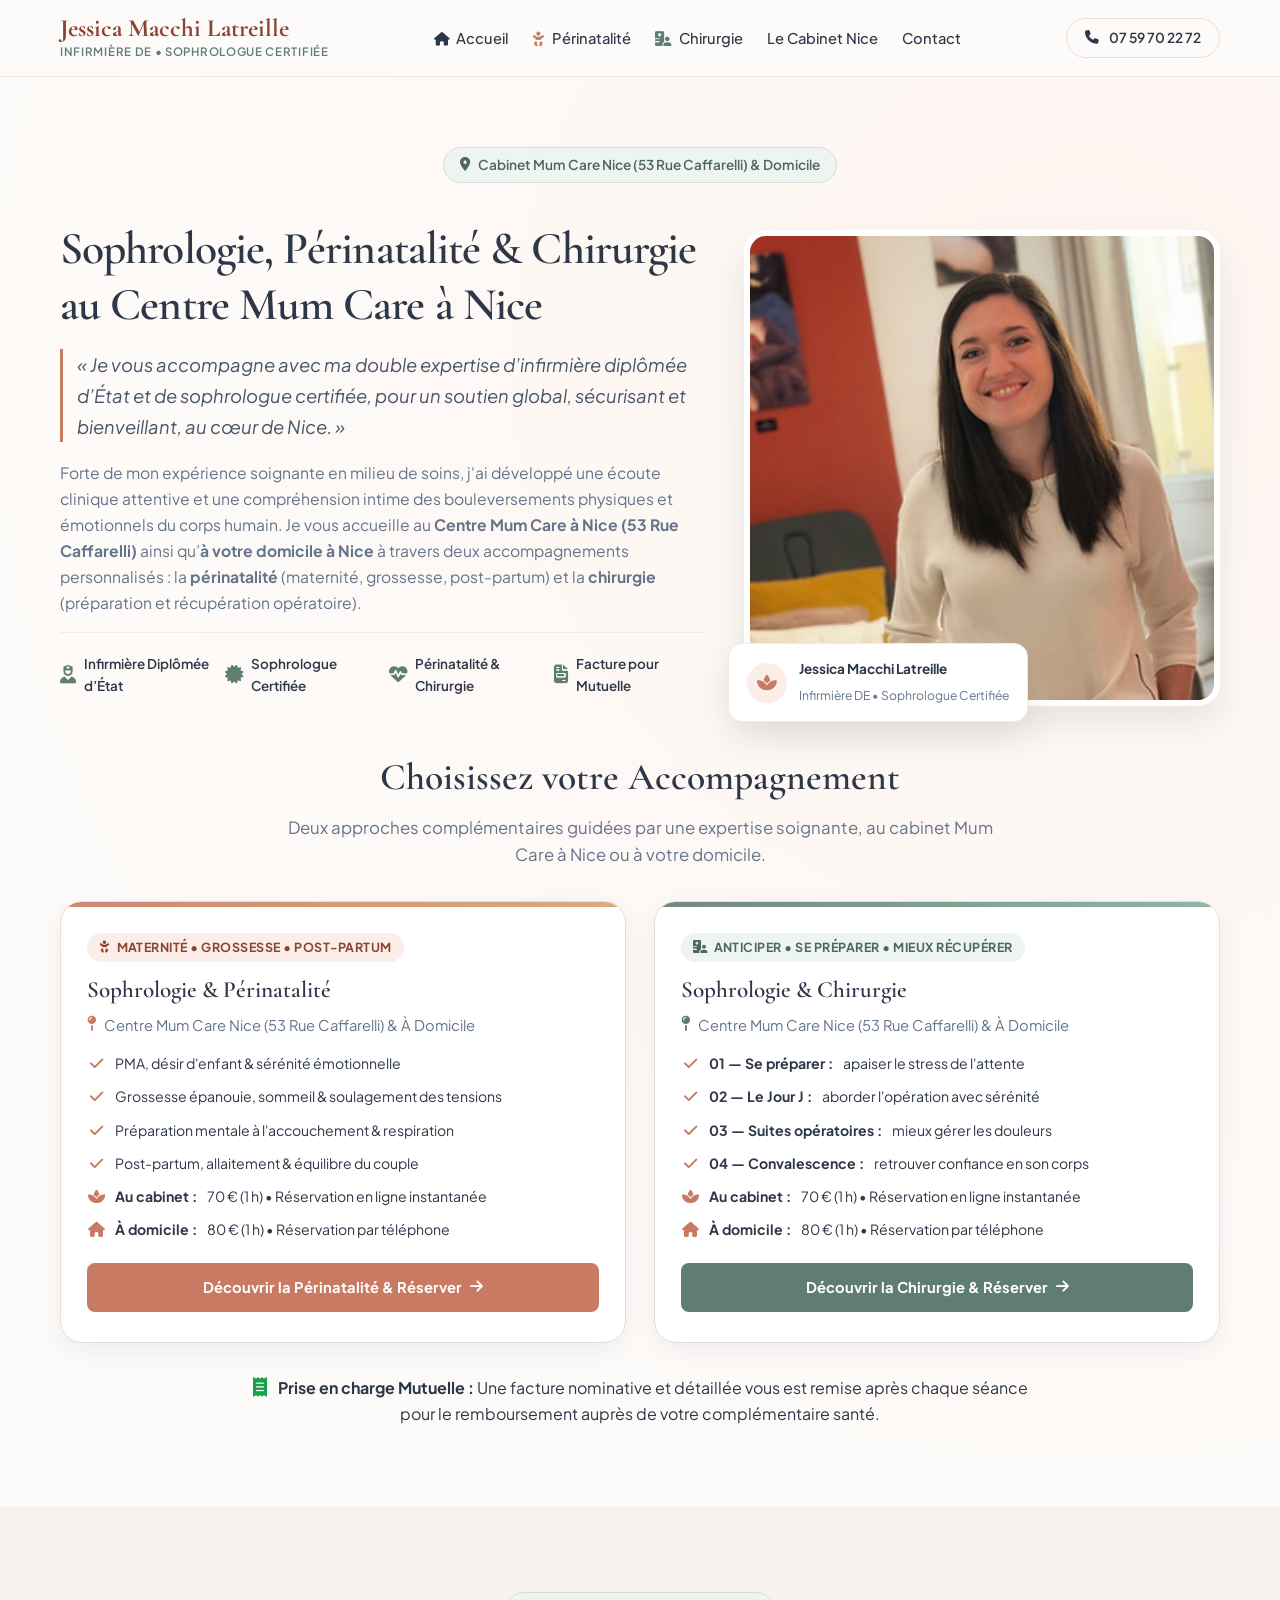
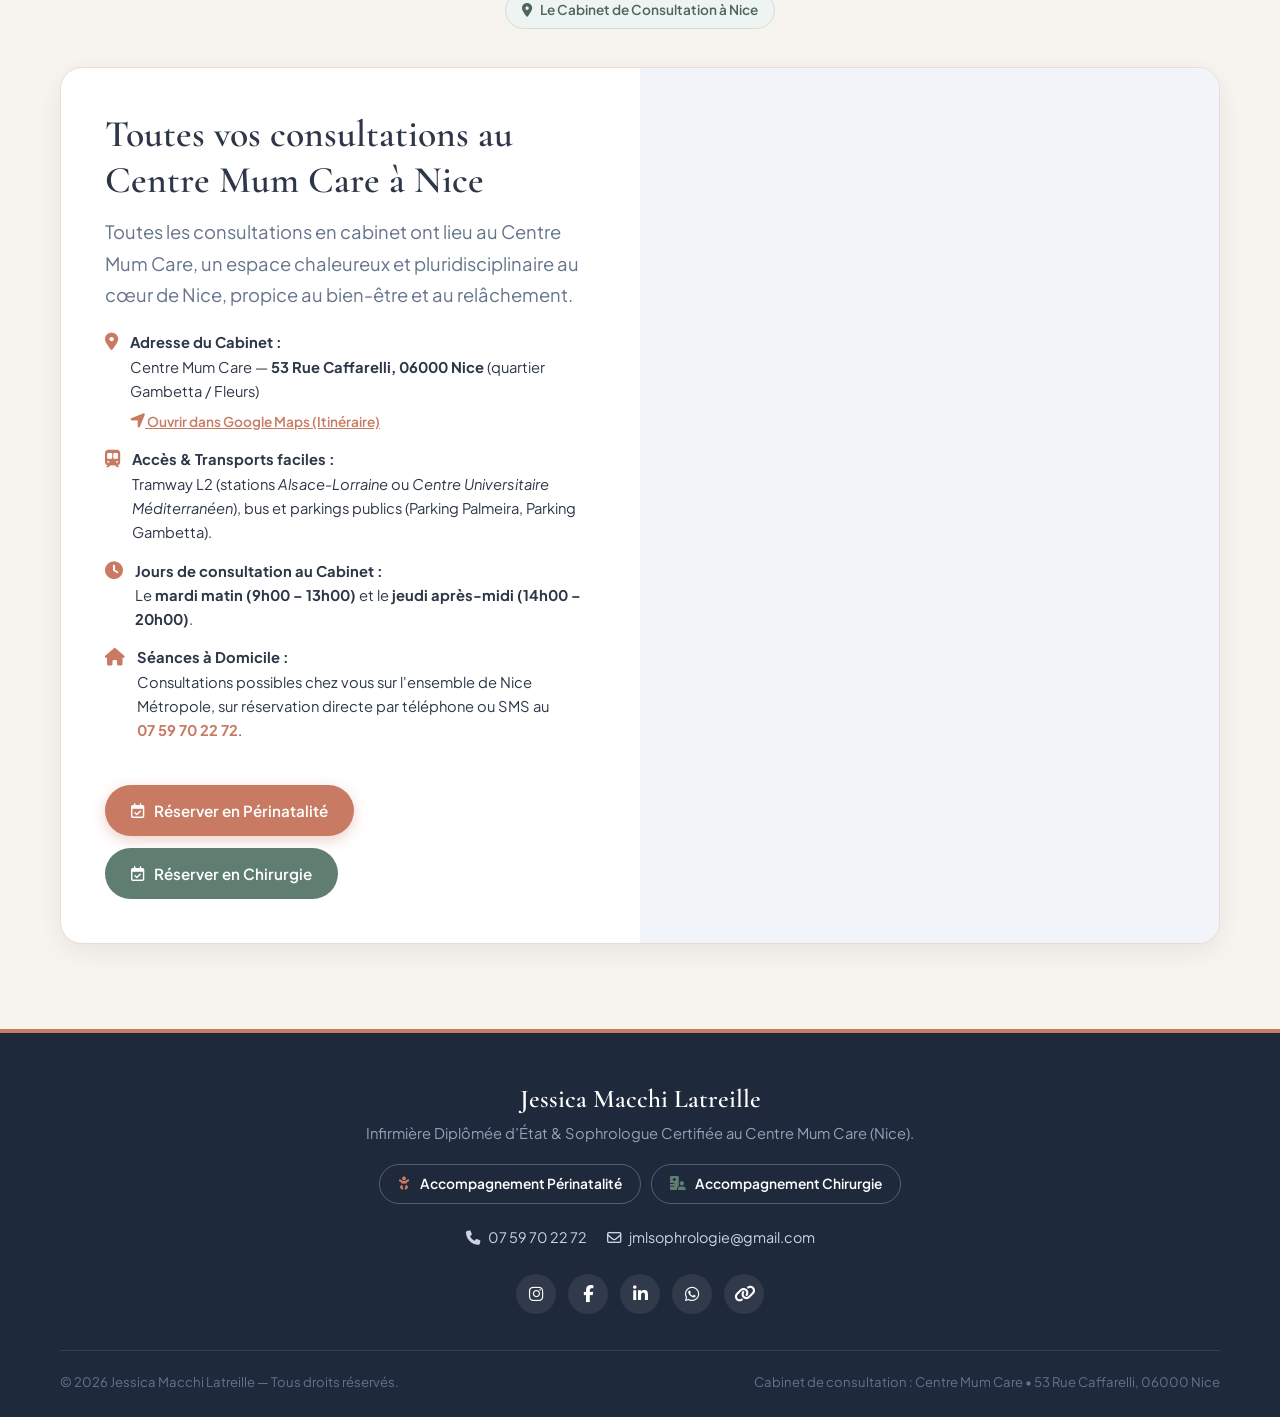
==== commit 4a64218f: "Feat: Diversification vers Sophrologie & Chirurgie et consolidation au cabinet Mum Care Nice" ====
--- a/blausasc.html
+++ b/blausasc.html
@@ -2,762 +2,16 @@
 <html lang="fr">
 <head>
   <meta charset="UTF-8">
-  <meta name="viewport" content="width=device-width, initial-scale=1.0, maximum-scale=5.0">
-  <title>Jessica Macchi Latreille | Sophrologue &amp; Infirmière DE — La Pointe de Contes / Blausasc (06440)</title>
-  
-  <!-- Favicon & Apple Touch Icon (Fleur de Lotus 🪷) -->
-  <link rel="icon" type="image/svg+xml" href="https://www.jmlsophrologie.fr/favicon.svg">
-  <link rel="alternate icon" href="favicon.svg">
-  <link rel="apple-touch-icon" href="https://www.jmlsophrologie.fr/favicon.svg">
-
-  <!-- SEO Meta Tags -->
-  <meta name="description" content="Jessica Macchi Latreille, Infirmière Diplômée d’État &amp; Sophrologue au Centre Périnatal de Blausasc (La Pointe de Contes, Contes 06390, 06440). Accompagnement grossesse, post-partum, sommeil et stress. RDV le vendredi : 07 59 70 22 72.">
-  <meta name="keywords" content="Sophrologue La Pointe de Contes, Sophrologue Contes 06390, Sophrologue Blausasc 06440, Sophrologie Vallée des Paillons, Infirmière Sophrologue Contes, Centre Périnatal Blausasc, Préparation accouchement Contes, Jessica Macchi Latreille, Sophrologie Drap Peillon Cantaron Sclos de Contes">
-  <meta name="author" content="Jessica Macchi Latreille">
-  <meta name="robots" content="index, follow, max-snippet:-1, max-image-preview:large, max-video-preview:-1">
-  
-  <!-- Geo-Targeting (SEO Local Alpes-Maritimes / Vallée des Paillons) -->
-  <meta name="geo.region" content="FR-06">
-  <meta name="geo.placename" content="Blausasc">
-  <meta name="geo.position" content="43.8055;7.3621">
-  <meta name="ICBM" content="43.8055, 7.3621">
-
-  <!-- Canonical & Open Graph URL -->
-  <link rel="canonical" href="https://www.jmlsophrologie.fr/blausasc.html">
-  <meta property="og:url" content="https://www.jmlsophrologie.fr/blausasc.html">
-
-  <!-- Open Graph / Facebook / WhatsApp Preview -->
-  <meta property="og:locale" content="fr_FR">
-  <meta property="og:type" content="website">
-  <meta property="og:title" content="Jessica Macchi Latreille | Sophrologue &amp; Infirmière DE — La Pointe de Contes &amp; Blausasc">
-  <meta property="og:description" content="Cabinet de Sophrologie &amp; Périnatalité au Centre Périnatal de Blausasc (La Pointe de Contes) et à domicile dans la Vallée des Paillons. Prise de rendez-vous en ligne.">
-  <meta property="og:site_name" content="Jessica Macchi Latreille — Sophrologie &amp; Périnatalité">
-  <meta property="og:image" content="https://www.jmlsophrologie.fr/images/jessica_macchi_latreille.jpg">
-
-  <!-- Twitter Card -->
-  <meta name="twitter:card" content="summary_large_image">
-  <meta name="twitter:title" content="Jessica Macchi Latreille | Sophrologue &amp; Infirmière DE — La Pointe de Contes &amp; Blausasc">
-  <meta name="twitter:description" content="Cabinet de Sophrologie au Centre Périnatal de Blausasc (7 Route Nationale, La Pointe de Contes).">
-  <meta name="twitter:image" content="https://www.jmlsophrologie.fr/images/jessica_macchi_latreille.jpg">
-
-  <!-- Structured Data : Schema.org JSON-LD (Local Business & FAQ Rich Snippets) -->
-  <script type="application/ld+json">
-  {
-    "@context": "https://schema.org",
-    "@graph": [
-      {
-        "@type": "HealthAndBeautyBusiness",
-        "@id": "https://www.jmlsophrologie.fr/blausasc.html#business",
-        "name": "Jessica Macchi Latreille — Sophrologue & Infirmière DE (Centre Périnatal de Blausasc)",
-        "description": "Cabinet de Sophrologie et Périnatalité au Centre Périnatal de Blausasc (La Pointe de Contes) et à domicile dans la Vallée des Paillons et Nice Est.",
-        "image": "https://www.jmlsophrologie.fr/images/jessica_macchi_latreille.jpg",
-        "telephone": "+33759702272",
-        "email": "jmlsophrologie@gmail.com",
-        "priceRange": "70€ - 80€",
-        "address": {
-          "@type": "PostalAddress",
-          "streetAddress": "Centre Périnatal de Blausasc, 7 Route Nationale",
-          "addressLocality": "Blausasc",
-          "postalCode": "06440",
-          "addressRegion": "Provence-Alpes-Côte d'Azur",
-          "addressCountry": "FR"
-        },
-        "geo": {
-          "@type": "GeoCoordinates",
-          "latitude": 43.8055,
-          "longitude": 7.3621
-        },
-        "openingHoursSpecification": [
-          {
-            "@type": "OpeningHoursSpecification",
-            "dayOfWeek": ["Friday"],
-            "opens": "10:00",
-            "closes": "18:15"
-          }
-        ],
-        "areaServed": [
-          {"@type": "AdministrativeArea", "name": "La Pointe de Contes"},
-          {"@type": "AdministrativeArea", "name": "Contes (06390)"},
-          {"@type": "AdministrativeArea", "name": "Blausasc (06440)"},
-          {"@type": "AdministrativeArea", "name": "Vallée des Paillons"},
-          {"@type": "AdministrativeArea", "name": "Drap"},
-          {"@type": "AdministrativeArea", "name": "Cantaron"},
-          {"@type": "AdministrativeArea", "name": "Peillon"},
-          {"@type": "AdministrativeArea", "name": "Sclos-de-Contes"},
-          {"@type": "AdministrativeArea", "name": "Tourrette-Levens"},
-          {"@type": "AdministrativeArea", "name": "Nice Est"}
-        ],
-        "sameAs": [
-          "https://www.instagram.com/jml.sophro",
-          "https://www.facebook.com/jml.sophro",
-          "https://fr.linkedin.com/in/jessica-latreille-36a35339a",
-          "https://linktr.ee/jmlsophrologie",
-          "https://cal.com/jml-sophrologie"
-        ]
-      },
-      {
-        "@type": "FAQPage",
-        "mainEntity": [
-          {
-            "@type": "Question",
-            "name": "Où se situe le cabinet de sophrologie à La Pointe de Contes et comment y accéder ?",
-            "acceptedAnswer": {
-              "@type": "Answer",
-              "text": "Le cabinet est situé au Centre Périnatal de Blausasc, au 7 Route Nationale, 06440 Blausasc (La Pointe de Contes). Il dispose d’un grand parking gratuit directement devant le centre et est facilement accessible en 5 à 15 minutes depuis Contes, Drap, Cantaron, Peillon, Sclos-de-Contes, Tourrette-Levens et Nice Est."
-            }
-          },
-          {
-            "@type": "Question",
-            "name": "Quels sont les jours et horaires des consultations à Blausasc ?",
-            "acceptedAnswer": {
-              "@type": "Answer",
-              "text": "Les consultations au cabinet du Centre Périnatal de Blausasc ainsi qu’à domicile dans la Vallée des Paillons ont lieu le vendredi de 10h00 à 18h15, sur rendez-vous en ligne directement sur cette page ou au 07 59 70 22 72."
-            }
-          },
-          {
-            "@type": "Question",
-            "name": "Pourquoi la double casquette d’Infirmière Diplômée d’État (IDE) fait-elle la différence ?",
-            "acceptedAnswer": {
-              "@type": "Answer",
-              "text": "En tant qu’Infirmière Diplômée d’État et praticienne en périnatalité, Jessica Macchi Latreille allie rigueur clinique médicale, écoute sans jugement et déontologie soignante aux bienfaits de la sophrologie certifiée, pour un accompagnement rassurant et sécurisant."
-            }
-          },
-          {
-            "@type": "Question",
-            "name": "Les séances de sophrologie sont-elles remboursées par ma mutuelle ?",
-            "acceptedAnswer": {
-              "@type": "Answer",
-              "text": "Oui, de très nombreuses mutuelles et assurances santé prennent en charge tout ou partie des séances de sophrologie. Une facture nominative et détaillée vous est remise après chaque séance."
-            }
-          },
-          {
-            "@type": "Question",
-            "name": "Est-il possible de prendre rendez-vous en centre-ville de Nice ?",
-            "acceptedAnswer": {
-              "@type": "Answer",
-              "text": "Oui, en plus du Centre Périnatal de Blausasc, Jessica Macchi Latreille vous accueille les mardis et jeudis au Centre Mum Care à Nice (53 Rue Caffarelli) et à domicile sur Nice Métropole."
-            }
-          }
-        ]
-      }
-    ]
-  }
+  <meta http-equiv="refresh" content="0; url=./">
+  <link rel="canonical" href="https://www.jmlsophrologie.fr/">
+  <title>Redirection — Jessica Macchi Latreille Sophrologie Nice</title>
+  <script>
+    window.location.replace("./");
   </script>
-
-  <!-- Google Fonts -->
-  <link rel="preconnect" href="https://fonts.googleapis.com">
-  <link rel="preconnect" href="https://fonts.gstatic.com" crossorigin>
-  <link href="https://fonts.googleapis.com/css2?family=Cormorant+Garamond:ital,wght@0,400;0,600;0,700;1,400;1,600&family=Plus+Jakarta+Sans:wght@400;500;600;700;800&display=swap" rel="stylesheet">
-  
-  <!-- Font Awesome Icons -->
-  <link rel="stylesheet" href="https://cdnjs.cloudflare.com/ajax/libs/font-awesome/6.5.1/css/all.min.css">
-  
-  <!-- Custom Styles -->
-  <link rel="stylesheet" href="css/style.css">
 </head>
-<body>
-
-  <!-- ==========================================================================
-       HEADER & NAVIGATION
-       ========================================================================== -->
-  <header class="site-header">
-    <div class="container nav-wrap">
-      <a href="index.html" class="brand-logo">
-        <span class="brand-name">Jessica Macchi Latreille</span>
-        <span class="brand-sub">Infirmière DE • Sophrologue en Périnatalité</span>
-      </a>
-
-      <nav class="nav-links" id="nav-links-menu">
-        <a href="index.html" class="nav-link"><i class="fa-solid fa-house" style="font-size: 0.85rem; margin-right: 4px;"></i> Accueil</a>
-        <a href="#centre" class="nav-link">Le Cabinet Contes</a>
-        <a href="#accompagnements" class="nav-link">Accompagnements</a>
-        <a href="#rdv" class="nav-link">RDV</a>
-        <a href="#faq" class="nav-link">FAQ</a>
-        <a href="#contact" class="nav-link">Contact</a>
-      </nav>
-
-      <div class="nav-actions">
-        <a href="tel:0759702272" class="btn btn-outline btn-sm btn-phone-header" title="Appeler le 07 59 70 22 72">
-          <i class="fa-solid fa-phone"></i> <span class="nav-phone-text">07&nbsp;59&nbsp;70&nbsp;22&nbsp;72</span>
-        </a>
-        <a href="#rdv" class="btn btn-primary btn-sm">
-          <i class="fa-regular fa-calendar-check"></i> RDV
-        </a>
-        <button class="mobile-toggle" id="mobile-toggle" aria-label="Ouvrir le menu">
-          <i class="fa-solid fa-bars" id="toggle-icon"></i>
-        </button>
-      </div>
-    </div>
-  </header>
-
-  <!-- ==========================================================================
-       SECTION 1 : HERO & PRÉSENTATION BLAUSASC / CONTES
-       ========================================================================== -->
-  <section class="hero-section" id="presentation">
-    <div class="container">
-      <div style="text-align: center; margin-bottom: 24px;">
-        <div class="pill">
-          <i class="fa-solid fa-heart-pulse"></i> Cabinet &amp; Domicile • Centre Périnatal de Blausasc
-        </div>
-      </div>
-
-      <div class="hero-grid">
-        <div class="hero-content">
-          <h1>Sophrologie &amp; Périnatalité à La Pointe de Contes</h1>
-          
-          <p class="lead" style="font-style: italic; color: #475569; border-left: 3px solid var(--primary); padding-left: 14px; margin-bottom: 18px;">
-            «&nbsp;Je vous accompagne avec ma double expertise d’infirmière diplômée d’État et de sophrologue certifiée spécialisée en périnatalité, pour un soutien global, sécurisant et enveloppant, comme un véritable cocon.&nbsp;»
-          </p>
-
-          <p style="color: var(--text-muted); font-size: 0.98rem; line-height: 1.65; margin-bottom: 14px;">
-            Forte de mon expérience d’infirmière en milieu de soins, j’ai développé une écoute clinique attentive et une compréhension intime des bouleversements physiques et émotionnels liés à la maternité. Je vous accueille avec bienveillance au <strong>Centre Périnatal de Blausasc (7&nbsp;Route Nationale, La Pointe de Contes)</strong> ainsi qu’<strong>à votre domicile dans toute la Vallée des Paillons</strong> pour un espace d’écoute sans jugement et de profonde relaxation.
-          </p>
-
-          <div style="background: rgba(96, 125, 114, 0.08); border-left: 3px solid var(--secondary); padding: 10px 14px; border-radius: 0 var(--radius-sm) var(--radius-sm) 0; margin-bottom: 18px; font-size: 0.9rem; color: #475569;">
-            <i class="fa-solid fa-location-dot" style="color: var(--secondary); margin-right: 6px;"></i>
-            <strong>Vous préférez consulter en centre-ville de Nice&nbsp;?</strong> Je vous reçois également au <a href="nice.html" style="color: var(--secondary-hover); font-weight: 700; text-decoration: underline;">Centre Mum Care (53&nbsp;Rue Caffarelli)</a>.
-          </div>
-
-          <div class="trust-badges">
-            <div class="trust-item">
-              <i class="fa-solid fa-user-nurse"></i>
-              <span>Infirmière Diplômée d’État</span>
-            </div>
-            <div class="trust-item">
-              <i class="fa-solid fa-certificate"></i>
-              <span>Sophrologue Certifiée</span>
-            </div>
-            <div class="trust-item">
-              <i class="fa-solid fa-baby"></i>
-              <span>Spécialisée Périnatalité</span>
-            </div>
-            <div class="trust-item">
-              <i class="fa-solid fa-file-invoice"></i>
-              <span>Facture pour Mutuelle</span>
-            </div>
-          </div>
-
-          <div class="hero-buttons">
-            <a href="#centre" class="btn btn-secondary">
-              Découvrir le Centre Périnatal <i class="fa-solid fa-arrow-down"></i>
-            </a>
-          </div>
-        </div>
-
-        <div class="hero-visual">
-          <div class="hero-image-wrap">
-            <img src="images/jessica_macchi_latreille.jpg" alt="Jessica Macchi Latreille - Infirmière et Sophrologue à La Pointe de Contes" loading="eager">
-          </div>
-          <div class="hero-floating-card">
-            <div class="floating-icon">
-              <i class="fa-solid fa-spa"></i>
-            </div>
-            <div class="floating-text">
-              <strong>Jessica Macchi Latreille</strong>
-              <span>Infirmière • Sophrologue Périnatalité</span>
-            </div>
-          </div>
-        </div>
-      </div>
-    </div>
-  </section>
-
-  <!-- ==========================================================================
-       SECTION 2 : LE LIEU — CENTRE PÉRINATAL DE BLAUSASC (#CENTRE)
-       ========================================================================== -->
-  <section class="section bg-subtle" id="centre">
-    <div class="container">
-      <div style="text-align: center; margin-bottom: 24px;">
-        <div class="pill pill-sage">
-          <i class="fa-solid fa-location-dot"></i> Le Cabinet
-        </div>
-      </div>
-
-      <div class="location-card">
-        <div class="location-info">
-          <h2>Le Centre Périnatal de Blausasc</h2>
-          <p class="lead">Un espace chaleureux, moderne et apaisant situé à La Pointe de Contes.</p>
-          
-          <div class="location-details">
-            <div class="loc-item">
-              <i class="fa-solid fa-location-dot"></i>
-              <div>
-                <strong>Adresse du Cabinet&nbsp;:</strong><br>
-                Centre Périnatal de Blausasc — <strong>7&nbsp;Route Nationale, 06440 Blausasc</strong> (La Pointe de Contes)
-                <div style="margin-top: 6px;">
-                  <a href="https://maps.app.goo.gl/Yo4GbJFKTLPqquMC7" target="_blank" rel="noopener" style="font-size: 0.85rem; color: var(--primary); font-weight: 600; text-decoration: underline;">
-                    <i class="fa-solid fa-location-arrow"></i> Ouvrir dans Google Maps (Itinéraire)
-                  </a>
-                </div>
-              </div>
-            </div>
-
-            <div class="loc-item">
-              <i class="fa-solid fa-square-parking"></i>
-              <div>
-                <strong>Stationnement facile &amp; gratuit&nbsp;:</strong><br>
-                Grand parking gratuit devant le centre pour vous garer en toute sérénité.
-              </div>
-            </div>
-
-            <div class="loc-item">
-              <i class="fa-solid fa-car"></i>
-              <div>
-                <strong>Communes voisines (5 à 15&nbsp;min)&nbsp;:</strong><br>
-                Contes, Blausasc, Drap, Cantaron, Peillon, Sclos-de-Contes, Tourrette-Levens et Nice Est.
-              </div>
-            </div>
-          </div>
-
-          <a href="#rdv" class="btn btn-secondary">
-            <i class="fa-regular fa-calendar-check"></i> Prendre Rendez-vous au Cabinet
-          </a>
-        </div>
-
-        <div class="location-map-wrap">
-          <iframe 
-            src="https://maps.google.com/maps?q=Centre+P%C3%A9rinatal+de+Blausasc,+7+Route+Nationale,+06440+Blausasc&amp;t=&amp;z=15&amp;ie=UTF8&amp;iwloc=&amp;output=embed" 
-            allowfullscreen="" 
-            loading="lazy" 
-            referrerpolicy="no-referrer-when-downgrade"
-            title="Plan d'accès au Centre Périnatal de Blausasc">
-          </iframe>
-        </div>
-      </div>
-    </div>
-  </section>
-
-  <!-- ==========================================================================
-       SECTION 3 : ACCOMPAGNEMENTS (#ACCOMPAGNEMENTS)
-       ========================================================================== -->
-  <section class="section" id="accompagnements">
-    <div class="container">
-      <div class="section-header">
-        <div class="pill pill-sage">Accompagnements</div>
-        <h2>La Sophrologie, dans quels cas&nbsp;?</h2>
-        <p class="section-sub">Un soutien sur-mesure pour vivre chaque étape de votre parentalité avec douceur et sérénité.</p>
-      </div>
-
-      <!-- 0. Tuile Vedette : Un Moment pour Soi (Centrée) -->
-      <div class="service-featured-wrap">
-        <div class="service-card service-card-featured">
-          <div class="service-featured-badge">
-            <i class="fa-solid fa-heart"></i> Parenthèse &amp; Sérénité
-          </div>
-          <div class="service-icon">
-            <i class="fa-solid fa-spa"></i>
-          </div>
-          <h3>Un Moment pour Soi &amp; Reconnexion</h3>
-          <p>Une parenthèse bienveillante pour relâcher la pression du quotidien, calmer le mental et se ressourcer en profondeur.</p>
-          <ul class="service-benefits">
-            <li><i class="fa-solid fa-check"></i> S’offrir une vraie pause et déposer la charge mentale</li>
-            <li><i class="fa-solid fa-check"></i> Relâcher les tensions physiques et émotionnelles</li>
-            <li><i class="fa-solid fa-check"></i> Retrouver énergie, calme intérieur et sérénité</li>
-          </ul>
-          <div class="service-footer">
-            <span class="service-price">1&nbsp;h <span>/ séance</span></span>
-            <a href="#rdv" class="btn btn-secondary btn-sm">Réserver</a>
-          </div>
-        </div>
-      </div>
-
-      <!-- Grille des 6 accompagnements thématiques -->
-      <div class="services-grid">
-        
-        <!-- 1. Désir d'enfant -->
-        <div class="service-card">
-          <div class="service-icon">
-            <i class="fa-solid fa-seedling"></i>
-          </div>
-          <h3>Le Désir d’Enfant &amp; Parcours PMA</h3>
-          <p>Un accompagnement pour traverser l’attente et l’incertitude d’un parcours souvent très médicalisé et émotionnellement chargé.</p>
-          <ul class="service-benefits">
-            <li><i class="fa-solid fa-check"></i> Apaiser le stress et les tensions émotionnelles</li>
-            <li><i class="fa-solid fa-check"></i> Accueillir les émotions (espoir, frustration, doutes)</li>
-            <li><i class="fa-solid fa-check"></i> Se reconnecter à son corps en douceur</li>
-          </ul>
-          <div class="service-footer">
-            <span class="service-price">1&nbsp;h <span>/ séance</span></span>
-            <a href="#rdv" class="btn btn-outline btn-sm">Réserver</a>
-          </div>
-        </div>
-
-        <!-- 2. Grossesse -->
-        <div class="service-card">
-          <div class="service-icon">
-            <i class="fa-solid fa-person-pregnant"></i>
-          </div>
-          <h3>La Grossesse &amp; Préparation Accouchement</h3>
-          <p>Techniques de respiration et de visualisation pour vivre une grossesse épanouie et aborder le jour J avec confiance et calme.</p>
-          <ul class="service-benefits">
-            <li><i class="fa-solid fa-check"></i> Mieux gérer les contractions et la douleur</li>
-            <li><i class="fa-solid fa-check"></i> Apprivoiser les peurs de l’accouchement</li>
-            <li><i class="fa-solid fa-check"></i> Outils concrets utilisables le jour J</li>
-          </ul>
-          <div class="service-footer">
-            <span class="service-price">1&nbsp;h <span>/ séance</span></span>
-            <a href="#rdv" class="btn btn-outline btn-sm">Réserver</a>
-          </div>
-        </div>
-
-        <!-- 3. Post-Partum -->
-        <div class="service-card">
-          <div class="service-icon">
-            <i class="fa-solid fa-baby-carriage"></i>
-          </div>
-          <h3>Le Post-Partum &amp; 4<sup>e</sup> Trimestre</h3>
-          <p>Un espace ressource pour déposer la fatigue, prévenir le baby blues et surmonter la charge mentale de la maternité.</p>
-          <ul class="service-benefits">
-            <li><i class="fa-solid fa-check"></i> Gestion de la fatigue et du manque de sommeil</li>
-            <li><i class="fa-solid fa-check"></i> Douleurs physiques liées au post-partum</li>
-            <li><i class="fa-solid fa-check"></i> <strong>Bébé est le bienvenu en séance&nbsp;!</strong></li>
-          </ul>
-          <div class="service-footer">
-            <span class="service-price">1&nbsp;h <span>/ séance</span></span>
-            <a href="#rdv" class="btn btn-outline btn-sm">Réserver</a>
-          </div>
-        </div>
-
-        <!-- 4. Sommeil & Douleurs -->
-        <div class="service-card">
-          <div class="service-icon">
-            <i class="fa-solid fa-moon"></i>
-          </div>
-          <h3>Sommeil, Stress &amp; Douleurs</h3>
-          <p>Améliorer la qualité du sommeil, relâcher les tensions physiques et mobiliser vos ressources pour retrouver un mieux-être durable.</p>
-          <ul class="service-benefits">
-            <li><i class="fa-solid fa-check"></i> Favoriser un endormissement rapide</li>
-            <li><i class="fa-solid fa-check"></i> Récupérer plus efficacement le jour et la nuit</li>
-            <li><i class="fa-solid fa-check"></i> Mieux vivre avec les douleurs corporelles</li>
-          </ul>
-          <div class="service-footer">
-            <span class="service-price">1&nbsp;h <span>/ séance</span></span>
-            <a href="#rdv" class="btn btn-outline btn-sm">Réserver</a>
-          </div>
-        </div>
-
-        <!-- 5. Allaitement -->
-        <div class="service-card">
-          <div class="service-icon">
-            <i class="fa-solid fa-hand-holding-heart"></i>
-          </div>
-          <h3>Soutien à l’Allaitement</h3>
-          <p>Favoriser la détente essentielle à un allaitement plus confortable, serein et apaisé avec votre bébé.</p>
-          <ul class="service-benefits">
-            <li><i class="fa-solid fa-check"></i> Mieux gérer les douleurs liées aux tétées</li>
-            <li><i class="fa-solid fa-check"></i> Relâcher les tensions corporelles</li>
-            <li><i class="fa-solid fa-check"></i> Renforcer le lien d’attachement maman-bébé</li>
-          </ul>
-          <div class="service-footer">
-            <span class="service-price">1&nbsp;h <span>/ séance</span></span>
-            <a href="#rdv" class="btn btn-outline btn-sm">Réserver</a>
-          </div>
-        </div>
-
-        <!-- 6. Équilibre du Couple -->
-        <div class="service-card">
-          <div class="service-icon">
-            <i class="fa-solid fa-people-roof"></i>
-          </div>
-          <h3>L’Équilibre du Couple &amp; Co-Parentalité</h3>
-          <p>Traverser les changements de l’arrivée d’un enfant avec sérénité et trouver sa place en tant que parent et partenaire.</p>
-          <ul class="service-benefits">
-            <li><i class="fa-solid fa-check"></i> Mieux communiquer au sein du couple</li>
-            <li><i class="fa-solid fa-check"></i> Prévenir ou apaiser les tensions</li>
-            <li><i class="fa-solid fa-check"></i> Soutenir le lien dans cette transition</li>
-          </ul>
-          <div class="service-footer">
-            <span class="service-price">1&nbsp;h <span>/ séance</span></span>
-            <a href="#rdv" class="btn btn-outline btn-sm">Réserver</a>
-          </div>
-        </div>
-
-      </div>
-
-      <div class="highlight-box success" style="max-width: 800px; margin: 36px auto 0; text-align: center;">
-        <i class="fa-solid fa-receipt" style="color: #16a34a; font-size: 1.2rem; margin-right: 8px;"></i>
-        <strong>Prise en charge Mutuelle&nbsp;:</strong> Une facture détaillée vous est remise après chaque séance pour le remboursement auprès de votre mutuelle santé.
-      </div>
-    </div>
-  </section>
-
-  <!-- ==========================================================================
-       SECTION 3 : PRISE DE RENDEZ-VOUS EN LIGNE BLAUSASC (#RDV)
-       ========================================================================== -->
-  <section class="booking-section" id="rdv">
-    <div class="container">
-      <div style="text-align: center; margin-bottom: 24px;">
-        <div class="pill pill-sage">
-          <i class="fa-regular fa-calendar-check"></i> Prise de Rendez-vous — La Pointe de Contes
-        </div>
-      </div>
-
-      <div class="booking-wrapper">
-        
-        <div class="booking-header">
-          <div class="booking-title-group">
-            <h2>Prendre Rendez-vous en Ligne à La Pointe de Contes</h2>
-            <p>Sélectionnez votre type d’accompagnement et choisissez votre créneau au Centre Périnatal ou à domicile.</p>
-          </div>
-          <div class="booking-info-pill">
-            <i class="fa-regular fa-clock"></i> Réservation en 1&nbsp;minute • Confirmation immédiate
-          </div>
-        </div>
-
-        <!-- Bandeau d'information & lieu -->
-        <div style="background: var(--bg-subtle); padding: 14px 24px; border-bottom: 1px solid var(--border-light); display: flex; flex-wrap: wrap; justify-content: space-between; align-items: center; gap: 10px; font-size: 0.86rem;">
-          <div style="display: flex; align-items: center; gap: 8px; color: var(--text-main);">
-            <i class="fa-solid fa-location-dot" style="color: var(--primary);"></i>
-            <span><strong>Centre Périnatal de Blausasc</strong> (7&nbsp;Route Nationale) &amp; <strong>À Domicile</strong></span>
-          </div>
-          <div style="display: flex; align-items: center; gap: 8px; color: var(--secondary-hover); font-weight: 600;">
-            <i class="fa-regular fa-calendar-check"></i>
-            <span>Consultations le vendredi (10h00 – 18h15)</span>
-          </div>
-        </div>
-
-        <!-- Sélecteur de type de séance (Haute Visibilité & Contraste) -->
-        <div style="padding: 24px 24px 8px;">
-          <div class="consult-selector">
-            
-            <!-- Option 1 : Cabinet (70€) -->
-            <div class="consult-card active" id="card-cabinet" data-cal-link="jml-sophrologie/seance-sophrologie-cabinet-blausasc-1h">
-              <div>
-                <div class="consult-card-badge">
-                  <i class="fa-solid fa-location-dot"></i> Au Cabinet • Centre Périnatal
-                </div>
-                <h3 class="consult-card-title">Séance Sophrologie &amp; Périnatalité</h3>
-                <p class="consult-card-desc">
-                  Accompagnement personnalisé au Centre Périnatal de Blausasc (La Pointe de Contes). Désir d’enfant, grossesse, post-partum, soutien allaitement, sommeil et gestion du stress.
-                </p>
-                <ul class="consult-card-benefits">
-                  <li><i class="fa-solid fa-check"></i> Durée&nbsp;: <strong>1&nbsp;heure (60&nbsp;min)</strong></li>
-                  <li><i class="fa-solid fa-check"></i> Espace calme &amp; grand parking gratuit</li>
-                  <li><i class="fa-solid fa-check"></i> Facture pour remboursement Mutuelle</li>
-                </ul>
-              </div>
-              <div class="consult-card-footer">
-                <div class="consult-price-wrap">
-                  <span class="consult-price-val">70&nbsp;€</span>
-                  <span class="consult-price-unit">/ séance</span>
-                </div>
-                <span class="consult-btn">
-                  <i class="fa-solid fa-check"></i> Format sélectionné
-                </span>
-              </div>
-            </div>
-
-            <!-- Option 2 : Domicile (80€) -->
-            <div class="consult-card" id="card-domicile" data-cal-link="jml-sophrologie/seance-sophrologie-vallee-des-paillons-nice-est-1h">
-              <div>
-                <div class="consult-card-badge">
-                  <i class="fa-solid fa-house"></i> À Domicile • Confort &amp; Sérénité
-                </div>
-                <h3 class="consult-card-title">Séance Sophrologie à Domicile</h3>
-                <p class="consult-card-desc">
-                  Accompagnement sur-mesure chez vous, dans toute la Vallée des Paillons et Nice Est. Idéal pendant la grossesse et après l’accouchement avec votre bébé.
-                </p>
-                <ul class="consult-card-benefits">
-                  <li><i class="fa-solid fa-check"></i> Durée&nbsp;: <strong>1&nbsp;heure (60&nbsp;min)</strong></li>
-                  <li><i class="fa-solid fa-check"></i> Déplacement Vallée des Paillons &amp; Nice Est</li>
-                  <li><i class="fa-solid fa-check"></i> Facture pour remboursement Mutuelle</li>
-                </ul>
-              </div>
-              <div class="consult-card-footer">
-                <div class="consult-price-wrap">
-                  <span class="consult-price-val">80&nbsp;€</span>
-                  <span class="consult-price-unit">/ séance</span>
-                </div>
-                <span class="consult-btn">
-                  Choisir ce format →
-                </span>
-              </div>
-            </div>
-
-          </div>
-        </div>
-
-        <!-- Cal.com Inline Embed (Affichage Épuré, Calendrier Direct 24h) -->
-        <div style="padding: 12px; min-height: 620px; width: 100%; background: #ffffff;">
-          <iframe 
-            id="cal-booking-iframe"
-            src="https://cal.com/jml-sophrologie/seance-sophrologie-cabinet-blausasc-1h?embed=true&amp;theme=light&amp;layout=month_view&amp;hideEventTypeDetails=true" 
-            style="width: 100%; min-height: 620px; border: none; display: block; border-radius: var(--radius-sm);" 
-            title="Calendrier de réservation — Jessica Macchi Latreille"
-            allow="camera; microphone; autoplay; fullscreen"
-            loading="lazy">
-          </iframe>
-
-          <script>
-            // Gestion interactive du changement de format sans aucun popup
-            document.querySelectorAll('.consult-card').forEach(card => {
-              card.addEventListener('click', function() {
-                // 1. Mettre à jour l'apparence des boutons / cartes
-                document.querySelectorAll('.consult-card').forEach(c => {
-                  c.classList.remove('active');
-                  const btn = c.querySelector('.consult-btn');
-                  if (btn) btn.innerHTML = 'Choisir ce format →';
-                });
-                this.classList.add('active');
-                const activeBtn = this.querySelector('.consult-btn');
-                if (activeBtn) activeBtn.innerHTML = '<i class="fa-solid fa-check"></i> Format sélectionné';
-                
-                // 2. Mettre à jour directement le calendrier affiché en mode épuré
-                const slug = this.getAttribute('data-cal-link');
-                const iframe = document.getElementById('cal-booking-iframe');
-                if (iframe && slug) {
-                  iframe.src = 'https://cal.com/' + slug + '?embed=true&theme=light&layout=month_view&hideEventTypeDetails=true';
-                }
-              });
-            });
-          </script>
-        </div>
-
-        <!-- Reassurance Footer -->
-        <div style="padding: 14px 24px; background: #ffffff; border-top: 1px solid var(--border-light); display: flex; justify-content: space-between; align-items: center; flex-wrap: wrap; gap: 12px; font-size: 0.84rem; color: var(--text-muted);">
-          <div>
-            <i class="fa-solid fa-receipt" style="color: #16a34a; margin-right: 4px;"></i>
-            <strong>Facture pour Mutuelle</strong> remise après chaque séance pour votre remboursement.
-          </div>
-          <div>
-            Une question ou besoin d’aide&nbsp;?
-            <a href="tel:0759702272" style="color: var(--primary); font-weight: 700; text-decoration: underline; margin-left: 4px;">
-              <i class="fa-solid fa-phone"></i> 07&nbsp;59&nbsp;70&nbsp;22&nbsp;72
-            </a>
-          </div>
-        </div>
-
-      </div>
-    </div>
-  </section>
-
-  <!-- ==========================================================================
-       SECTION 4 : QUESTIONS FRÉQUENTES & INFORMATIONS PRATIQUES (#FAQ)
-       ========================================================================== -->
-  <section class="section" id="faq">
-    <div class="container">
-      <div class="section-header">
-        <div class="pill pill-sage">Questions Fréquentes</div>
-        <h2>Tout savoir sur vos séances de Sophrologie</h2>
-        <p class="section-sub">Retrouvez les réponses aux questions les plus courantes avant votre consultation au Centre Périnatal de Blausasc.</p>
-      </div>
-
-      <div class="faq-accordion">
-        <details class="faq-item" open>
-          <summary class="faq-question">
-            <span>📍 Où se situe le cabinet à La Pointe de Contes et comment y accéder&nbsp;?</span>
-            <i class="fa-solid fa-chevron-down faq-icon"></i>
-          </summary>
-          <div class="faq-answer">
-            <p>
-              Le cabinet est installé au sein du <strong>Centre Périnatal de Blausasc</strong>, au <strong>7&nbsp;Route Nationale, 06440 Blausasc (La Pointe de Contes)</strong>. Un <strong>grand parking gratuit</strong> est disponible juste devant le centre. Le cabinet est situé à moins de 10&nbsp;minutes de Contes (06390), Drap, Cantaron, Peillon, Sclos-de-Contes et à 15&nbsp;minutes de Nice Est.
-            </p>
-          </div>
-        </details>
-
-        <details class="faq-item">
-          <summary class="faq-question">
-            <span>🗓️ Quels sont les jours de consultation et comment réserver&nbsp;?</span>
-            <i class="fa-solid fa-chevron-down faq-icon"></i>
-          </summary>
-          <div class="faq-answer">
-            <p>
-              Les consultations au Centre Périnatal de Blausasc se déroulent le <strong>vendredi de 10h00 à 18h15</strong> (ainsi qu’à domicile dans la Vallée des Paillons). Vous pouvez réserver directement votre créneau sur cette page ou par téléphone au <a href="tel:0759702272" style="color: var(--primary); font-weight: 700;">07&nbsp;59&nbsp;70&nbsp;22&nbsp;72</a>.
-            </p>
-          </div>
-        </details>
-
-        <details class="faq-item">
-          <summary class="faq-question">
-            <span>🩺 Pourquoi la compétence d’Infirmière Diplômée d’État (IDE) fait-elle la différence&nbsp;?</span>
-            <i class="fa-solid fa-chevron-down faq-icon"></i>
-          </summary>
-          <div class="faq-answer">
-            <p>
-              Mon parcours d’<strong>Infirmière Diplômée d’État (IDE)</strong> m’apporte une compréhension clinique approfondie de la physiologie, du parcours de soins, de la grossesse et de la gestion de la douleur. Vous bénéficiez ainsi d’une prise en charge rigoureuse, sécurisante et parfaitement complémentaire au suivi de votre sage-femme, gynécologue ou médecin traitant.
-            </p>
-          </div>
-        </details>
-
-        <details class="faq-item">
-          <summary class="faq-question">
-            <span>💶 Les séances de sophrologie sont-elles remboursées par ma mutuelle&nbsp;?</span>
-            <i class="fa-solid fa-chevron-down faq-icon"></i>
-          </summary>
-          <div class="faq-answer">
-            <p>
-              <strong>Oui&nbsp;!</strong> La sécurité sociale ne rembourse pas la sophrologie, mais la grande majorité des <strong>mutuelles complémentaires santé</strong> proposent un forfait annuel de prise en charge (forfait médecines douces / bien-être / périnatalité). Une <strong>facture nominative acquittée</strong> vous est remise après chaque séance.
-            </p>
-          </div>
-        </details>
-
-        <details class="faq-item">
-          <summary class="faq-question">
-            <span>🌸 Est-il possible de consulter en centre-ville de Nice&nbsp;?</span>
-            <i class="fa-solid fa-chevron-down faq-icon"></i>
-          </summary>
-          <div class="faq-answer">
-            <p>
-              <strong>Oui, bien sûr&nbsp;!</strong> En plus de mes consultations à La Pointe de Contes, je vous accueille les mardis et jeudis au <strong><a href="nice.html" style="color: var(--secondary); font-weight: 600; text-decoration: underline;">Centre Mum Care à Nice (53&nbsp;Rue Caffarelli)</a></strong>, ainsi qu’à votre domicile sur l'ensemble de Nice Métropole.
-            </p>
-          </div>
-        </details>
-      </div>
-    </div>
-  </section>
-
-  <!-- ==========================================================================
-       FOOTER & CONTACT (ÉPURÉ)
-       ========================================================================== -->
-  <footer class="site-footer" id="contact">
-    <div class="container">
-      <div class="footer-simple-wrap">
-        <div class="footer-brand">
-          <h4>Jessica Macchi Latreille</h4>
-          <p class="footer-subtitle">
-            Infirmière Diplômée d’État &amp; Sophrologue spécialisée en périnatalité au Centre Périnatal de Blausasc (La Pointe de Contes).
-          </p>
-          
-          <div class="footer-consultation-pill">
-            <i class="fa-regular fa-calendar-check"></i>
-            <span>Consultations à Blausasc le <strong>vendredi de 10h00 à 18h15</strong></span>
-          </div>
-
-          <div class="footer-cabinet-switch-box">
-            <span class="switch-box-label">Vous souhaitez plutôt consulter en centre-ville de Nice&nbsp;?</span>
-            <a href="nice.html" class="switch-box-link">
-              <i class="fa-solid fa-location-dot" style="color: var(--secondary);"></i>
-              <span><strong>Cabinet Nice Centre</strong> — Centre Mum Care (53 Rue Caffarelli)</span>
-            </a>
-          </div>
-
-          <div class="footer-contact-items">
-            <a href="tel:0759702272" class="footer-contact-link">
-              <i class="fa-solid fa-phone"></i> 07&nbsp;59&nbsp;70&nbsp;22&nbsp;72
-            </a>
-            <a href="mailto:jmlsophrologie@gmail.com" class="footer-contact-link">
-              <i class="fa-regular fa-envelope"></i> jmlsophrologie@gmail.com
-            </a>
-          </div>
-
-          <div class="footer-socials">
-            <a href="https://www.instagram.com/jml.sophro" target="_blank" rel="noopener" class="social-btn" title="Instagram @jml.sophro"><i class="fa-brands fa-instagram"></i></a>
-            <a href="https://www.facebook.com/jml.sophro" target="_blank" rel="noopener" class="social-btn" title="Facebook @jml.sophro"><i class="fa-brands fa-facebook-f"></i></a>
-            <a href="https://fr.linkedin.com/in/jessica-latreille-36a35339a" target="_blank" rel="noopener" class="social-btn" title="LinkedIn Jessica Latreille"><i class="fa-brands fa-linkedin-in"></i></a>
-            <a href="https://wa.me/33759702272" target="_blank" rel="noopener" class="social-btn" title="WhatsApp (07 59 70 22 72)"><i class="fa-brands fa-whatsapp"></i></a>
-            <a href="https://linktr.ee/jmlsophrologie" target="_blank" rel="noopener" class="social-btn" title="Linktree JML Sophrologie"><i class="fa-solid fa-link"></i></a>
-          </div>
-        </div>
-      </div>
-
-      <div class="footer-bottom">
-        <span>&copy; 2026 Jessica Macchi Latreille — Tous droits réservés.</span>
-        <span>Cabinets&nbsp;: Centre Périnatal de Blausasc (06440) &amp; Centre Mum Care Nice (06000)</span>
-      </div>
-    </div>
-  </footer>
-
-  <!-- Scripts -->
-  <script src="js/app.js"></script>
+<body style="font-family: -apple-system, BlinkMacSystemFont, 'Segoe UI', Roboto, sans-serif; text-align: center; padding: 60px 20px; color: #334155; background: #fdfbf9;">
+  <h2 style="margin-bottom: 12px; color: #1e293b;">Redirection en cours...</h2>
+  <p style="margin-bottom: 18px; color: #64748b;">Toutes les consultations au cabinet se déroulent désormais au <strong>Centre Mum Care à Nice (53 Rue Caffarelli)</strong> ainsi qu'à votre domicile.</p>
+  <p>Si la page ne se charge pas automatiquement, <a href="./" style="color: #c97a63; font-weight: 700; text-decoration: underline;">cliquez ici pour accéder à l'accueil du site</a>.</p>
 </body>
 </html>
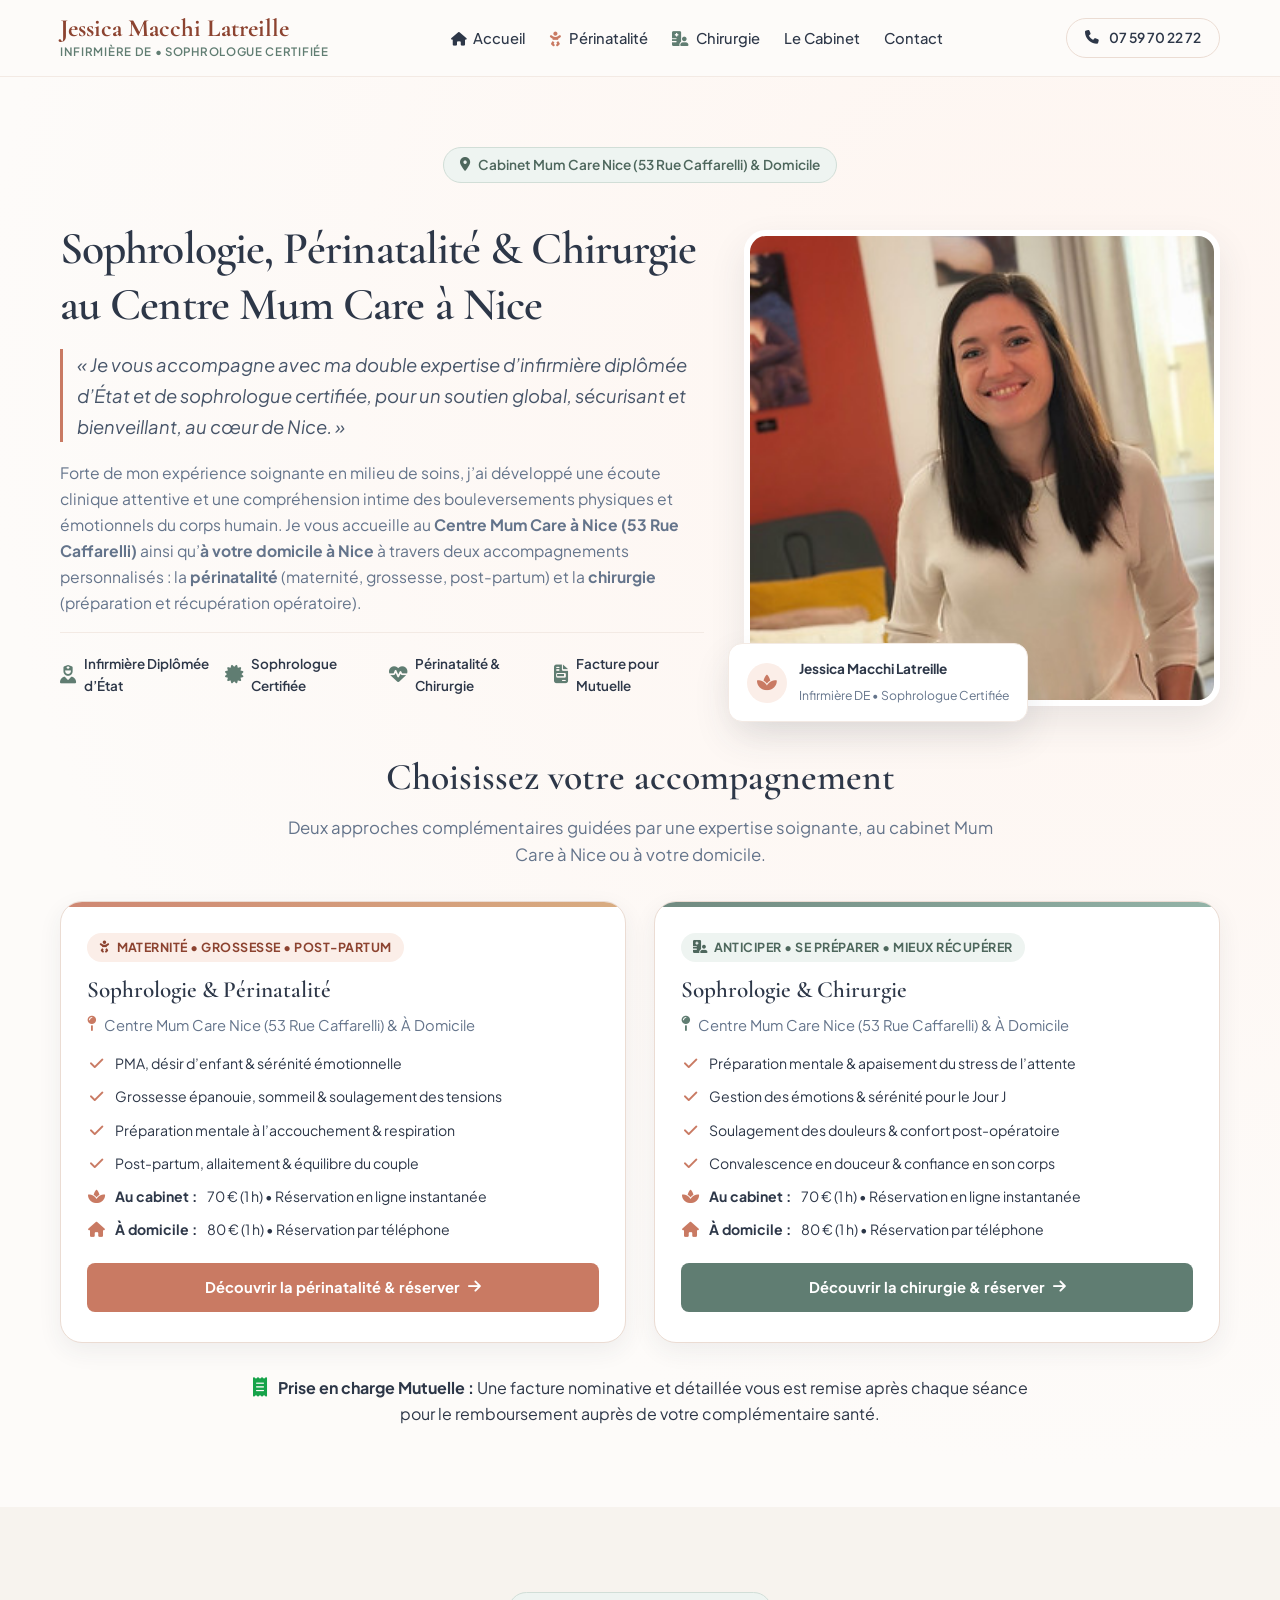
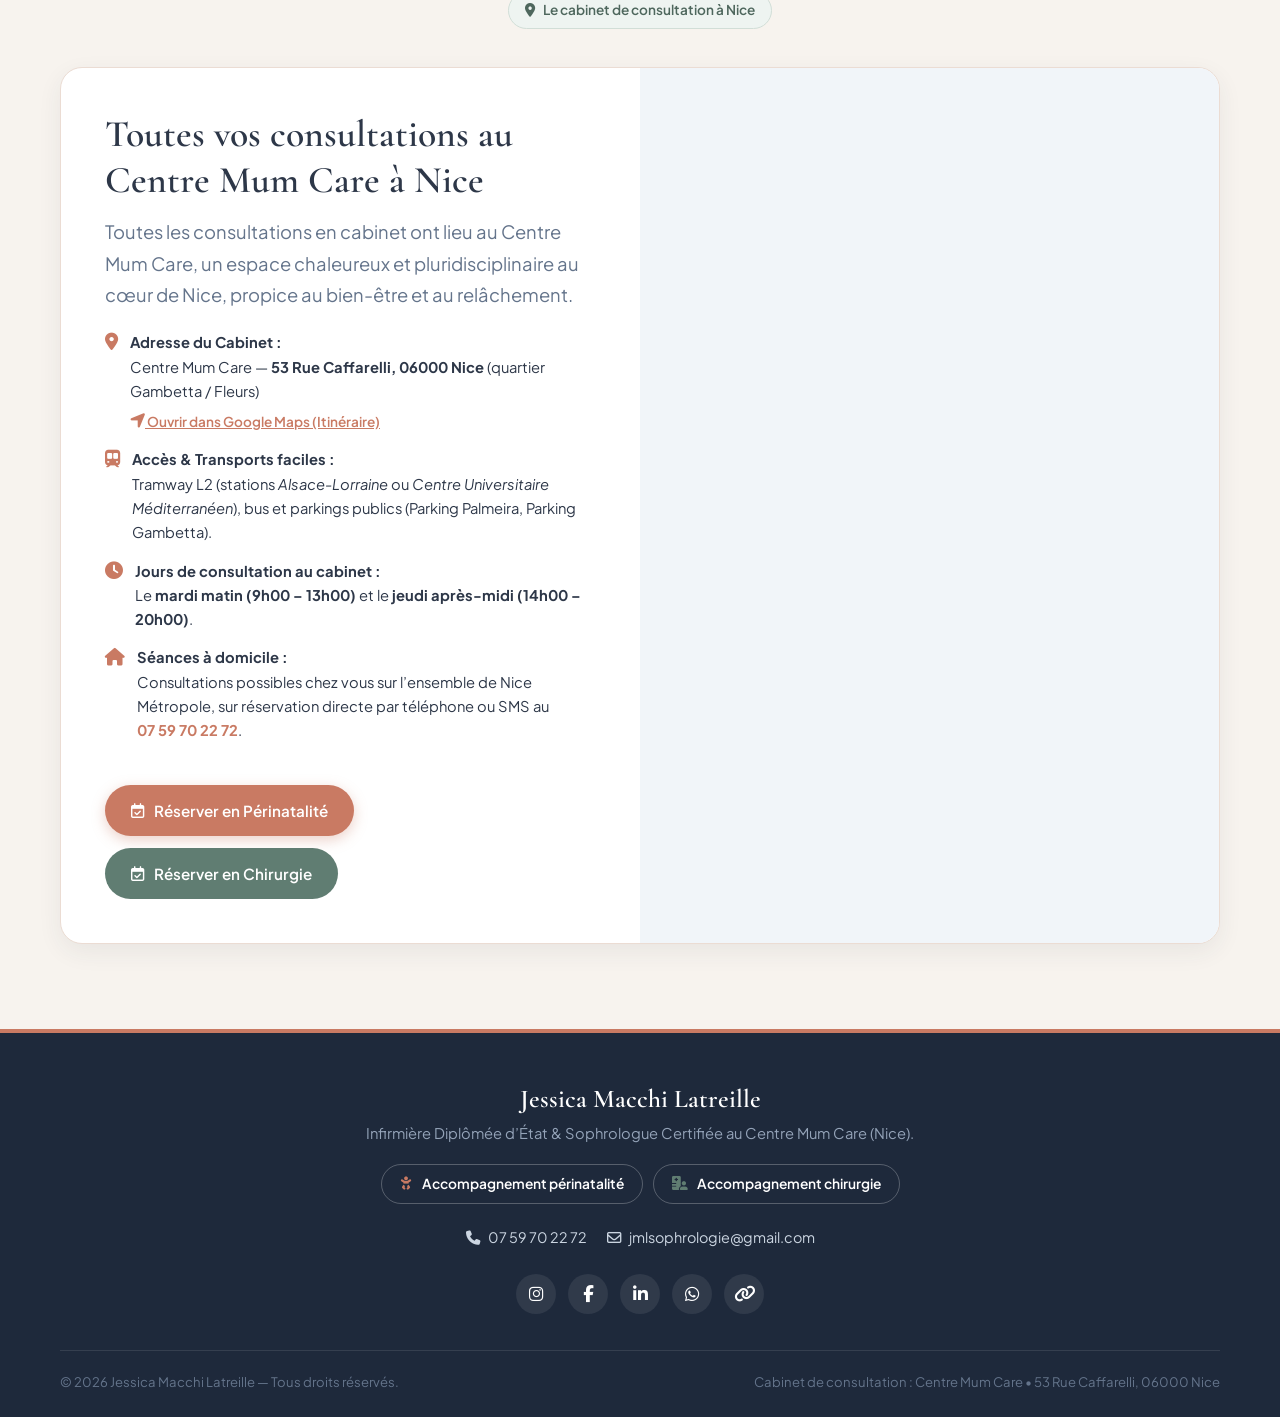
==== commit 2719c8e4: "Harmonisation de la typographie française des titres et badges" ====
--- a/blausasc.html
+++ b/blausasc.html
@@ -11,7 +11,7 @@
 </head>
 <body style="font-family: -apple-system, BlinkMacSystemFont, 'Segoe UI', Roboto, sans-serif; text-align: center; padding: 60px 20px; color: #334155; background: #fdfbf9;">
   <h2 style="margin-bottom: 12px; color: #1e293b;">Redirection en cours...</h2>
-  <p style="margin-bottom: 18px; color: #64748b;">Toutes les consultations au cabinet se déroulent désormais au <strong>Centre Mum Care à Nice (53 Rue Caffarelli)</strong> ainsi qu'à votre domicile.</p>
-  <p>Si la page ne se charge pas automatiquement, <a href="./" style="color: #c97a63; font-weight: 700; text-decoration: underline;">cliquez ici pour accéder à l'accueil du site</a>.</p>
+  <p style="margin-bottom: 18px; color: #64748b;">Toutes les consultations au cabinet se déroulent désormais au <strong>Centre Mum Care à Nice (53 Rue Caffarelli)</strong> ainsi qu’à votre domicile.</p>
+  <p>Si la page ne se charge pas automatiquement, <a href="./" style="color: #c97a63; font-weight: 700; text-decoration: underline;">cliquez ici pour accéder à l’accueil du site</a>.</p>
 </body>
 </html>
